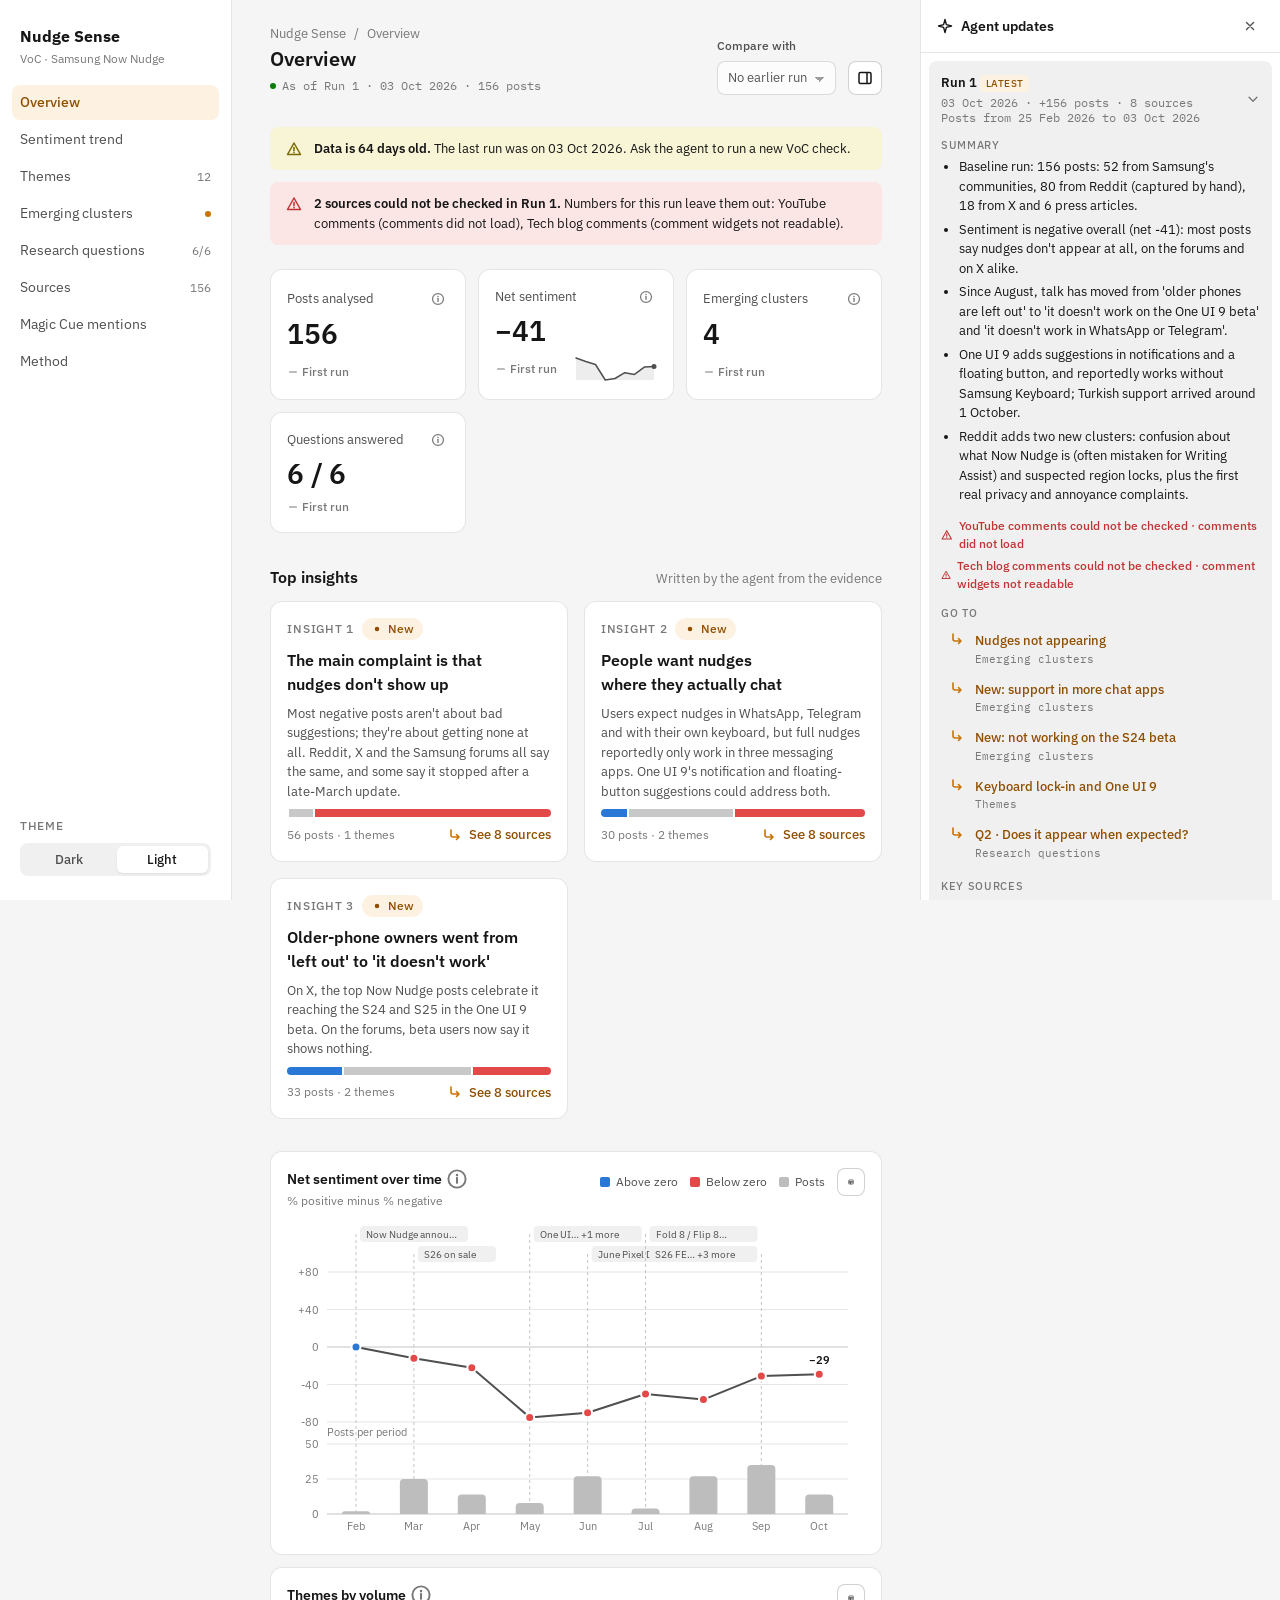
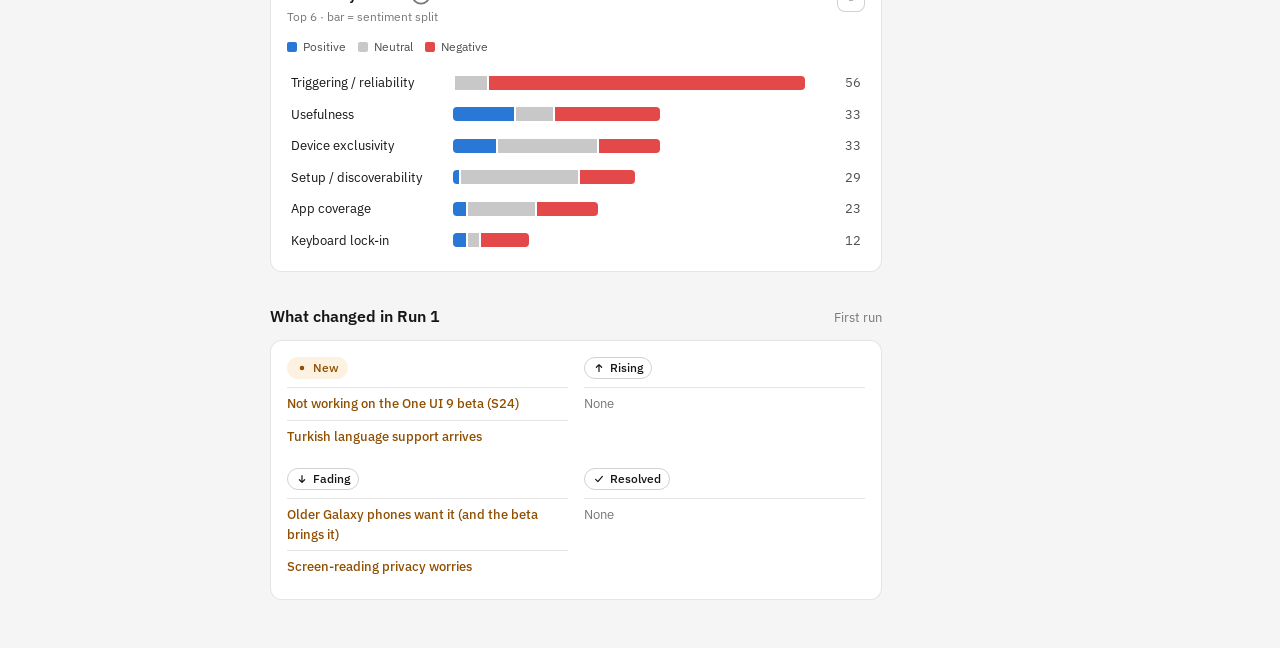
==== dashboard/index.html @ 3400be4b "Nudge Sense: Now Nudge VoC dashboard, design system, method and Run 1 Co-Authored-By: Claude Opus 5." ====
<!doctype html>
<html lang="en">
<head>
<meta charset="utf-8">
<meta name="viewport" content="width=device-width, initial-scale=1, viewport-fit=cover">
<title>Nudge Sense</title>
<!-- All styles come from the design system. Do not add styles here: extend voc-ds.css and document the variant in design-system.html. -->
<link rel="stylesheet" href="voc-ds.css">
</head>
<body>
<div class="app" id="app">
  <nav class="app-nav" aria-label="Dashboard pages">
    <div class="app-brand"><b>Nudge Sense</b><span>VoC · Samsung Now Nudge</span></div>
    <div class="nav-list" id="nav"></div>
    <div class="nav-foot">
      <span class="eyebrow">Theme</span>
      <div class="segmented full" role="group" aria-label="Theme">
        <button type="button" data-theme-set="dark" aria-pressed="false">Dark</button>
        <button type="button" data-theme-set="light" aria-pressed="false">Light</button>
      </div>
    </div>
  </nav>

  <main class="app-main" id="main">
    <header class="app-top">
      <div class="page-head">
        <div>
          <div class="crumbs"><span>Nudge Sense</span><span>/</span><span id="crumb"></span></div>
          <h2 id="page-title"></h2>
          <span class="asof" id="asof"></span>
        </div>
        <div class="row">
          <div class="field"><label for="compare">Compare with</label><select class="select" id="compare"></select></div>
          <button class="btn icon-btn" id="agent-toggle" type="button" aria-label="Show or hide agent updates" title="Agent updates"><svg width="16" height="16" aria-hidden="true"><use href="#i-panel"/></svg></button>
        </div>
      </div>
    </header>
    <div class="stack" id="banners"></div>
    <section class="page" id="page-overview" data-page="overview"></section>
    <section class="page" id="page-trend" data-page="trend" hidden></section>
    <section class="page" id="page-themes" data-page="themes" hidden></section>
    <section class="page" id="page-emerging" data-page="emerging" hidden></section>
    <section class="page" id="page-questions" data-page="questions" hidden></section>
    <section class="page" id="page-sources" data-page="sources" hidden></section>
    <section class="page" id="page-competitor" data-page="competitor" hidden></section>
    <section class="page" id="page-method" data-page="method" hidden></section>
  </main>

  <aside class="app-agent" id="agent" aria-label="Agent updates">
    <div class="agent-panel docked">
      <div class="agent-head">
        <h4><svg width="16" height="16" aria-hidden="true"><use href="#i-agent"/></svg>Agent updates</h4>
        <button class="btn ghost sm icon-btn" id="agent-close" type="button" aria-label="Hide agent updates" title="Hide agent updates"><svg width="14" height="14" aria-hidden="true"><use href="#i-close"/></svg></button>
      </div>
      <div class="agent-body" id="runs"></div>
    </div>
  </aside>
  <div class="app-scrim" id="scrim"></div>
</div>

<script src="voc-ds.js"></script>
<script src="voc-data.js"></script>
<script>
  if (/[?&]sample\b/.test(location.search)) document.write('<script src="voc-data.sample.js"><\/script>');
</script>
<script>
/* Dashboard logic: reads window.VOC_DATA and renders it with design-system components (window.VOC).
   No visual styling lives here. */
(function () {
  "use strict";
  var V = window.VOC, $ = V.$, $$ = V.$$, esc = V.esc;

  /* ---------- Data ---------- */
  var D = window.VOC_DATA;
  if (window.VOC_SAMPLE && /[?&]sample\b/.test(location.search)) {
    Object.keys(window.VOC_SAMPLE).forEach(function (k) { if (k !== "meta" && k !== "config") D[k] = window.VOC_SAMPLE[k]; });
    D.meta.isSample = true;
  }
  var C = D.config;
  var runs = (D.runs || []).slice().sort(function (a, b) { return b.n - a.n; });
  var latest = runs[0] || null;
  var compareRun = runs[1] || null;
  var periods = (D.trend && D.trend.periods) || [];
  var themeDefs = {}; C.themes.forEach(function (t) { themeDefs[t.id] = t; });
  var themes = (D.themes || []).map(function (t) { var d = themeDefs[t.id] || {}; return Object.assign({ name: d.name || t.id, definition: d.definition || "", rq: d.rq || [] }, t); })
    .sort(function (a, b) { return b.vol - a.vol; });
  var themeById = {}; themes.forEach(function (t) { themeById[t.id] = t; });
  var clusters = (D.clusters || []).slice().sort(function (a, b) { return (b.recent - b.base) - (a.recent - a.base); });
  var qById = {}; (D.questions || []).forEach(function (q) { qById[q.id] = q; });
  var questions = C.researchQuestions.map(function (rq) { return Object.assign({}, rq, qById[rq.id] || {}); });
  var sources = (D.sources || []).slice().sort(function (a, b) { return a.postedAt < b.postedAt ? 1 : -1; });
  var srcById = {}; sources.forEach(function (s) { srcById[s.id] = s; });
  V.scoreEngagement(sources);
  sources.forEach(function (s) { s.engScore = s.eng ? s.eng.score : -1; });

  function themeName(id) { return (themeDefs[id] && themeDefs[id].name) || id; }
  /* "New" only means something once there is an earlier run to compare against */
  function isNewSource(s) { if (!latest || !compareRun) return false; return s.run > compareRun.n; }
  function clusterStatus(c) { if (c.status) return c.status; if (!c.base && latest && c.firstSeenRun === latest.n) return "new"; return V.momentum(c.base, c.recent); }
  function answered(q) { return !!q.answer && (q.confidence || 0) > 0; }
  function eventIndex(ev) { var k = ev.date.slice(0, 7); for (var i = 0; i < periods.length; i++) if (periods[i].key === k) return i; return -1; }
  var events = (C.events || []).map(function (e) { return { i: eventIndex(e), label: e.label + (e.approx ? " (approx.)" : "") }; }).filter(function (e) { return e.i >= 0; });

  /* ---------- Small builders (compose design-system pieces) ---------- */
  function sectionHead(title, sub) { return '<div class="section-head"><h3>' + esc(title) + "</h3>" + (sub ? "<p>" + esc(sub) + "</p>" : "") + "</div>"; }
  function empty(title, text) { return '<div class="card empty">' + V.icon("i-inbox", 32) + "<h4>" + esc(title) + "</h4><p>" + esc(text) + "</p></div>"; }
  function figure(opts) {
    return '<figure class="chart card" data-chart-wrap><div class="chart-head"><div><h4>' + esc(opts.title) + (opts.info ? V.infoTip(opts.info, opts.title) : "") + "</h4>" + (opts.sub ? "<p>" + esc(opts.sub) + "</p>" : "") + '</div><div class="row">' + (opts.legend || "") +
      '<button class="btn sm icon-btn" type="button" data-table-toggle aria-label="Show as table" title="Show as table">' + V.icon("i-table", 14) + "</button></div></div>" +
      (opts.legendBelow || "") + '<div data-view="chart">' + opts.body + '</div><div data-view="table" hidden><div class="table-wrap"><table class="tbl compact chart-table" id="' + opts.tableId + '"></table></div></div></figure>';
  }
  var LEGEND_TREND = '<div class="legend"><span><i class="sw-pos"></i>Above zero</span><span><i class="sw-neg"></i>Below zero</span><span><i class="sw-vol"></i>Posts</span></div>';
  var LEGEND_SENT = '<div class="legend"><span><i class="sw-pos"></i>Positive</span><span><i class="sw-neu"></i>Neutral</span><span><i class="sw-neg"></i>Negative</span></div>';
  function evidence(ids, limit) {
    var list = (ids || []).map(function (id) { return srcById[id]; }).filter(Boolean)
      .sort(function (a, b) { return (b.eng ? b.eng.raw : -1) - (a.eng ? a.eng.raw : -1); });
    if (!list.length) return '<p class="muted-text">No sources linked yet.</p>';
    return list.slice(0, limit || 50).map(function (s) {
      return V.sourcePreview(Object.assign({}, s, { id: "src-" + s.id, isNew: isNewSource(s), themes: (s.themeIds || []).map(themeName) }));
    }).join("");
  }
  function trendData() {
    return { labels: periods.map(function (p) { return p.label; }), tipLabels: periods.map(function (p) { return p.tip || p.label; }), net: periods.map(function (p) { return p.net; }), vol: periods.map(function (p) { return p.vol; }), events: events };
  }
  function pct(n) { return n + "%"; }

  /* ---------- Pages ---------- */
  var PAGES = [
    { id: "overview", label: "Overview" },
    { id: "trend", label: "Sentiment trend" },
    { id: "themes", label: "Themes" },
    { id: "emerging", label: "Emerging clusters" },
    { id: "questions", label: "Research questions" },
    { id: "sources", label: "Sources" },
    { id: "competitor", label: "Magic Cue mentions" },
    { id: "method", label: "Method" }
  ];
  var sel = { themes: themes[0] && themes[0].id, emerging: clusters[0] && clusters[0].id, questions: "q1", sources: sources[0] && sources[0].id };
  var NO_RUNS = "No runs yet. Ask the agent to run the VoC check using AGENT-UPDATE-GUIDE.md.";

  function renderNav(active) {
    var newSrc = sources.some(isNewSource);
    var newClusters = clusters.some(function (c) { return clusterStatus(c) === "new"; });
    $("#nav").innerHTML = PAGES.map(function (p) {
      var extra = "";
      if (p.id === "themes" && themes.length) extra = '<span class="count">' + themes.length + "</span>";
      if (p.id === "questions" && latest) extra = '<span class="count">' + questions.filter(answered).length + "/" + questions.length + "</span>";
      if (p.id === "sources" && sources.length) extra = newSrc ? '<span class="dot-new" title="New since compared run"></span>' : '<span class="count">' + sources.length + "</span>";
      if (p.id === "emerging" && newClusters) extra = '<span class="dot-new" title="New since compared run"></span>';
      return '<a class="nav-item' + (p.id === active ? " is-active" : "") + '" href="#/' + p.id + '"' + (p.id === active ? ' aria-current="page"' : "") + ">" + esc(p.label) + extra + "</a>";
    }).join("");
  }

  function renderOverview() {
    var el = $("#page-overview");
    if (!latest) {
      el.innerHTML = empty("No results yet", NO_RUNS);
      return;
    }
    var s = latest.snapshot || {}, p = (compareRun && compareRun.snapshot) || null;
    var note = compareRun ? "vs Run " + compareRun.n : "";
    function d(cur, prev, goodUp, unit) {
      if (prev == null) return { dir: "flat", text: "First run" };
      var diff = cur - prev;
      return { dir: diff === 0 ? "flat" : goodUp == null ? "flat" : (diff > 0) === goodUp ? "up" : "down", text: (diff === 0 ? "No change" : V.signed(diff) + (unit || "")) };
    }
    var series = function (k) { return runs.slice().reverse().map(function (r) { return (r.snapshot || {})[k] || 0; }); };
    var t1 = d(s.posts, p && p.posts, null), t2 = d(s.net, p && p.net, true, " pts"), t3 = d(s.emerging, p && p.emerging, null), t4 = d(s.answered, p && p.answered, true);
    var tiles = [
      { label: "Posts analysed", info: "Public posts about Now Nudge collected and coded since " + V.fmtDate(C.windows.study.from) + ". The change is the number of posts added since the compared run.", value: (s.posts || 0).toLocaleString("en-GB"), delta: t1.text, dir: t1.dir, note: note, spark: series("posts") },
      { label: "Net sentiment", info: "Share of positive posts minus share of negative posts, across all posts. Ranges from −100 to +100. The mini chart shows it month by month.", value: V.signed(s.net || 0), delta: t2.text, dir: t2.dir, note: note, spark: periods.map(function (x) { return x.net; }) },
      { label: "Emerging clusters", info: "Recurring topics (3 or more posts) that are new or growing: their share of conversation in the last 60 days is at least 25% higher than in the baseline window.", value: String(s.emerging || 0), delta: t3.text, dir: t3.dir, note: note, spark: series("emerging") },
      { label: "Questions answered", info: "Research questions with enough evidence to answer (3 or more relevant posts), out of the 6 in the method.", value: (s.answered || 0) + " / " + questions.length, delta: t4.text, dir: t4.dir, note: note, spark: series("answered") }
    ];
    var insights = (D.insights || []).slice(0, 3);
    el.innerHTML =
      '<div class="tiles">' + tiles.map(V.statTile).join("") + "</div>" +
      (insights.length ? '<div class="block">' + sectionHead("Top insights", "Written by the agent from the evidence") + '<div class="card-grid equal">' + insights.map(function (i, n) {
        return V.insightCard(Object.assign({}, i, { meta: (i.posts || 0) + " posts · " + (i.themeIds || []).length + " themes" }), n + 1, { href: "#/themes/" + ((i.themeIds || [])[0] || ""), linkText: "See " + (i.sourceIds || []).length + " sources" });
      }).join("") + "</div></div>" : "") +
      '<div class="stack">' +
        figure({ title: "Net sentiment over time", info: "Net sentiment = % positive posts − % negative posts, per month. Dots are blue above zero and red below. Bars show how many posts were collected that month. Flags mark key events.", sub: "% positive minus % negative", legend: LEGEND_TREND, body: '<svg id="ov-trend" viewBox="0 0 680 300" role="img" aria-label="Net sentiment and posts over time"></svg>', tableId: "ov-trend-table" }) +
        figure({ title: "Themes by volume", info: "Bar length = number of posts tagged with the theme. Colours show the share of positive, neutral and negative posts. Click a bar to open the theme.", sub: "Top 6 · bar = sentiment split", legendBelow: LEGEND_SENT, body: '<div class="hbar" id="ov-hbar"></div>', tableId: "ov-hbar-table" }) +
      "</div>" +
      '<div class="block">' + sectionHead("What changed in Run " + latest.n, compareRun ? "Compared with Run " + compareRun.n : "First run") + '<div class="card">' + V.changeGroups(latest.changes) + "</div></div>";
    if (periods.length) V.trendChart($("#ov-trend"), trendData(), $("#ov-trend-table"));
    V.hbarChart($("#ov-hbar"), themes.slice(0, 6).map(function (t) { return Object.assign({ href: "#/themes/" + t.id }, t); }), $("#ov-hbar-table"));
  }

  function renderTrend() {
    var el = $("#page-trend");
    if (!periods.length) { el.innerHTML = empty("No trend yet", NO_RUNS); return; }
    var last = periods[periods.length - 1];
    el.innerHTML =
      figure({ title: "Net sentiment over time", info: "Net sentiment = % positive posts − % negative posts, per month. Dots are blue above zero and red below. Bars show how many posts were collected that month. Flags mark key events.", sub: "% positive minus % negative · per " + (D.trend.grain || "period") + " · flags mark key events", legend: LEGEND_TREND, body: '<svg id="tr-trend" viewBox="0 0 680 300" role="img" aria-label="Net sentiment and posts over time"></svg>', tableId: "tr-trend-table" }) +
      '<div class="block" id="trend-period"></div>' +
      '<div id="trend-heatmap">' + figure({ title: "Net sentiment by theme", info: "Each cell is a theme's net sentiment in one month. Blue = more positive, red = more negative, grey = balanced. Empty cells had fewer than 3 posts.", sub: "Which parts of the feature are getting better or worse", legend: '<div class="scale-legend" id="tr-hm-legend"></div>', body: '<div class="heatmap" id="tr-hm"></div>', tableId: "tr-hm-table" }) + "</div>";
    V.trendChart($("#tr-trend"), trendData(), $("#tr-trend-table"));
    V.scaleLegend($("#tr-hm-legend"));
    V.heatmap($("#tr-hm"), themes.map(function (t) { return { name: t.name, values: t.byPeriod || [] }; }), periods.map(function (p) { return p.label; }), $("#tr-hm-table"));
    renderPeriod();
  }

  /* Sentiment split for one period, with the captured sources behind each part */
  var periodIdx = null;
  function renderPeriod() {
    var box = $("#trend-period"); if (!box) return;
    if (periodIdx == null || periodIdx >= periods.length) periodIdx = periods.length - 1;
    var p = periods[periodIdx];
    var inP = sources.filter(function (s) { return (s.postedAt || "").slice(0, 7) === p.key; });
    var cols = [
      { key: "pos", title: "Positive", list: inP.filter(function (s) { return s.sentiment === "pos"; }) },
      { key: "neu", title: "Neutral & mixed", list: inP.filter(function (s) { return s.sentiment === "neu" || s.sentiment === "mix"; }) },
      { key: "neg", title: "Negative", list: inP.filter(function (s) { return s.sentiment === "neg"; }) }
    ];
    box.innerHTML =
      '<div class="section-head"><h3>Sentiment split · ' + esc(p.tip || p.label) + '</h3><div class="field"><label for="tr-period">Period</label><select class="select" id="tr-period">' +
        periods.map(function (x, i) { return '<option value="' + i + '"' + (i === periodIdx ? " selected" : "") + ">" + esc(x.tip || x.label) + "</option>"; }).slice().reverse().join("") + "</select></div></div>" +
      '<div class="card stack">' + V.splitBar(p.pos, p.neu, p.neg) +
        '<span class="muted-text">' + p.pos + "% positive · " + p.neu + "% neutral · " + p.neg + "% negative · " + p.vol + " posts</span>" +
        '<div class="grid-3 equal">' + cols.map(function (c) {
          return '<div class="block"><div class="section-head"><h3>' + V.sentBadge(c.key === "neu" ? "neu" : c.key).replace("Neutral", c.title) + "</h3><p>" + c.list.length + " captured</p></div><div>" +
            (c.list.length ? c.list.map(function (s) { return V.sourceRow(Object.assign({ href: "#/sources/" + s.id }, s)); }).join("") : '<p class="muted-text">No captured sources.</p>') + "</div></div>";
        }).join("") + "</div>" +
        '<p class="muted-text">Captured sources posted in ' + esc(p.tip || p.label) + " (" + inP.length + " of " + p.vol + " posts). Click a post to see it in full in Sources.</p>" +
      "</div>";
    $("#tr-period").addEventListener("change", function (e) { periodIdx = +e.target.value; renderPeriod(); });
  }

  function renderThemes() {
    var el = $("#page-themes");
    if (!themes.length) { el.innerHTML = empty("No themes yet", NO_RUNS); return; }
    var t = themeById[sel.themes] || themes[0];
    var m = V.momentum(t.base, t.recent);
    var rqs = (t.rq || []).map(function (id) { var q = questions.filter(function (x) { return x.id === id; })[0]; return q ? "<li>" + V.ilink("#/questions/" + q.id, q.num + " · " + q.text) + "</li>" : ""; }).join("");
    el.innerHTML = '<div class="split">' +
      '<div class="pane scroll">' + sectionHead("Themes", "By volume") + '<div role="listbox" aria-label="Themes">' + themes.map(function (x) {
        return '<button class="pick" role="option" data-pick="themes" data-id="' + esc(x.id) + '" aria-selected="' + (x.id === t.id) + '"><span class="nm">' + esc(x.name) + "</span>" + V.splitBar(x.pos, x.neu, x.neg) + '<span class="num muted-text">' + x.vol + "</span></button>";
      }).join("") + "</div></div>" +
      '<div class="pane stack" id="themes-detail">' +
        '<div class="row between"><h3>' + esc(t.name) + "</h3>" + V.momBadge(m) + "</div>" +
        '<p class="muted-text">' + esc(t.definition) + "</p>" +
        '<dl class="kv"><dt>Posts</dt><dd class="num">' + t.vol + "</dd><dt>Share, recent window</dt><dd class=\"num\">" + pct(t.recent) + " (baseline " + pct(t.base) + ")</dd><dt>Sentiment</dt><dd>" + t.pos + "% positive · " + t.neu + "% neutral · " + t.neg + "% negative</dd><dt>Net sentiment trend</dt><dd>" + V.sparkline((t.byPeriod || []).filter(function (v) { return v != null; })) + "</dd></dl>" +
        (t.summary ? '<div class="takeaway"><span class="eyebrow">Agent summary</span><p>' + esc(t.summary) + "</p></div>" : "") +
        (rqs ? '<div class="stack tight"><span class="eyebrow">Answers</span><ul class="list stack tight">' + rqs + "</ul></div>" : "") +
        sectionHead("Evidence", (t.sourceIds || []).length + " sources") + '<div class="stack">' + evidence(t.sourceIds) + "</div>" +
      "</div></div>";
  }

  function renderEmerging() {
    var el = $("#page-emerging");
    if (!clusters.length) { el.innerHTML = empty("No clusters yet", NO_RUNS); return; }
    var c = clusters.filter(function (x) { return x.id === sel.emerging; })[0] || clusters[0];
    var w = C.windows;
    el.innerHTML =
      figure({ title: "Share of conversation", info: "Share of conversation = posts in the cluster ÷ all posts in that window. Left: baseline window. Right: last 60 days. Amber lines are new or rising (up 25% or more).", sub: "Baseline (" + V.fmtDate(w.baseline.from) + " – " + V.fmtDate(w.baseline.to) + ") → recent (" + V.fmtDate(w.recent.from) + " – " + V.fmtDate(w.recent.to) + ")", body: '<svg id="em-slope" viewBox="0 0 440 280" role="img" aria-label="Cluster share, baseline versus recent"></svg>', tableId: "em-slope-table" }) +
      '<div class="split">' +
        '<div class="pane">' + sectionHead("Clusters", "Biggest change first") + '<div role="listbox" aria-label="Clusters">' + clusters.map(function (x) {
          return '<button class="pick" role="option" data-pick="emerging" data-id="' + esc(x.id) + '" aria-selected="' + (x.id === c.id) + '"><span class="nm">' + esc(x.name) + "</span>" + V.momBadge(clusterStatus(x)) + '<span class="num muted-text">' + pct(x.recent) + "</span></button>";
        }).join("") + "</div></div>" +
        '<div class="pane stack" id="emerging-detail">' +
          '<div class="row between"><h3>' + esc(c.name) + "</h3>" + V.momBadge(clusterStatus(c)) + "</div>" +
          '<dl class="kv"><dt>Baseline share</dt><dd class="num">' + pct(c.base) + "</dd><dt>Recent share</dt><dd class=\"num\">" + pct(c.recent) + "</dd><dt>Theme</dt><dd>" + V.ilink("#/themes/" + c.themeId, themeName(c.themeId)) + "</dd><dt>First seen</dt><dd>Run " + esc(c.firstSeenRun) + "</dd></dl>" +
          (c.summary ? '<div class="takeaway"><span class="eyebrow">Agent summary</span><p>' + esc(c.summary) + "</p></div>" : "") +
          sectionHead("Evidence", (c.sourceIds || []).length + " sources") + '<div class="stack">' + evidence(c.sourceIds) + "</div>" +
        "</div></div>";
    V.slopeChart($("#em-slope"), clusters.map(function (x) { return { name: x.name, short: x.name.length > 18 ? x.name.slice(0, 17) + "…" : x.name, base: x.base, recent: x.recent }; }), $("#em-slope-table"), ["Baseline", "Recent"]);
  }

  function renderQuestions() {
    var el = $("#page-questions");
    var q = questions.filter(function (x) { return x.id === sel.questions; })[0] || questions[0];
    var hist = (q.history || []).map(function (h) { var r = runs.filter(function (x) { return x.id === h.runId; })[0]; return { label: (r ? "Run " + r.n + " · " : "") + V.fmtDate(h.date), short: h.short, text: h.text }; });
    el.innerHTML = '<div class="split">' +
      '<div class="pane">' + sectionHead("Research questions", questions.filter(answered).length + " of " + questions.length + " answered") + '<div role="listbox" aria-label="Research questions">' + questions.map(function (x) {
        return '<button class="pick stacked" role="option" data-pick="questions" data-id="' + esc(x.id) + '" aria-selected="' + (x.id === q.id) + '"><span class="nm"><span class="qn">' + esc(x.num) + "</span> " + esc(x.text) + "</span>" + V.confidence(x.confidence || 0, "") + '<span class="sub">' + esc(x.short || "Not answered yet") + "</span></button>";
      }).join("") + "</div></div>" +
      '<div class="pane stack" id="questions-detail">' +
        V.rqCard({ num: q.num, text: q.text, short: q.short, answer: q.answer, confidence: q.confidence, posts: q.posts, change: q.change, tags: (q.themeIds || []).map(themeName) }) +
        (hist.length ? '<div class="stack tight"><span class="eyebrow">How the answer changed</span>' + V.timeline(hist) + "</div>" : "") +
        sectionHead("Evidence", (q.sourceIds || []).length + " sources") + '<div class="stack">' + evidence(q.sourceIds) + "</div>" +
      "</div></div>";
  }

  var filt = { q: "", theme: "", platform: "", sents: { pos: true, neu: true, neg: true, mix: true }, newOnly: false };
  function filteredSources() {
    var q = filt.q.toLowerCase();
    return sources.filter(function (s) {
      if (filt.theme && (s.themeIds || []).indexOf(filt.theme) < 0) return false;
      if (filt.platform && s.site !== filt.platform) return false;
      if (!filt.sents[s.sentiment]) return false;
      if (filt.newOnly && !isNewSource(s)) return false;
      if (q && ((s.title || "") + " " + (s.content || "") + " " + (s.takeaway || "") + " " + (s.parentTitle || "")).toLowerCase().indexOf(q) < 0) return false;
      return true;
    });
  }
  function renderSources() {
    var el = $("#page-sources");
    if (!sources.length) { el.innerHTML = empty("No sources yet", NO_RUNS); return; }
    var sites = []; sources.forEach(function (s) { if (sites.indexOf(s.site) < 0) sites.push(s.site); });
    var plat = V.platformEngagement(sources);
    el.innerHTML =
      '<div class="block"><div class="section-head"><h3>Engagement by platform' + V.infoTip("Interactions = reactions (upvotes, likes) + 2 × comments/replies + 3 × reposts/shares − downvotes, using the counts shown when each post was captured. Views are shown on posts but not counted. Each post's score (0–100) compares it only with posts from the same platform.", "Engagement by platform") + "</h3><p>Captured sources only</p></div>" +
        '<div class="table-wrap"><table class="tbl compact"><thead><tr><th>Platform</th><th class="r">Posts</th><th class="r">With counts</th><th class="r">Interactions</th><th class="r">Median per post</th><th>Share of interactions</th></tr></thead><tbody>' +
        plat.map(function (p) { return '<tr><td><div class="row">' + V.platform(p.platform) + "<span>" + esc(p.site) + '</span></div></td><td class="r num">' + p.posts + '</td><td class="r num">' + p.withCounts + '</td><td class="r num">' + V.fmtNum(p.interactions) + '</td><td class="r num">' + V.fmtNum(p.median) + '</td><td><div class="share-meter"><div class="bar"><i style="width:' + p.share + '%"></i></div><span class="num">' + p.share + "%</span></div></td></tr>"; }).join("") +
        "</tbody></table></div></div>" +
      '<div class="filter-bar">' +
        '<div class="search">' + V.icon("i-search") + '<input class="input" id="f-q" type="search" placeholder="Search title, text or takeaway" aria-label="Search sources" value="' + esc(filt.q) + '"></div>' +
        '<select class="select" id="f-theme" aria-label="Theme"><option value="">All themes</option>' + C.themes.map(function (t) { return '<option value="' + t.id + '"' + (filt.theme === t.id ? " selected" : "") + ">" + esc(t.name) + "</option>"; }).join("") + "</select>" +
        '<select class="select" id="f-site" aria-label="Source"><option value="">All sources</option>' + sites.map(function (s) { return '<option' + (filt.platform === s ? " selected" : "") + ">" + esc(s) + "</option>"; }).join("") + "</select>" +
        ["neg", "neu", "pos", "mix"].map(function (k) { return '<span class="chip" role="button" tabindex="0" data-chip data-sent="' + k + '" aria-pressed="' + filt.sents[k] + '">' + V.SENT[k] + "</span>"; }).join("") +
        '<span class="spacer"></span><label class="toggle"><input type="checkbox" id="f-new"' + (filt.newOnly ? " checked" : "") + "> New only</label>" +
      "</div>" +
      '<div class="split list-wide">' +
        '<div class="pane"><div class="section-head"><h3>Sources</h3><p id="src-count"></p></div><div class="table-wrap"><table class="tbl clickable" id="src-table"><thead><tr>' +
          '<th aria-sort="none"><button type="button" data-sort="site">Source</button></th><th>Title / text</th><th aria-sort="none"><button type="button" data-sort="sentiment">Sentiment</button></th><th aria-sort="none"><button type="button" data-sort="engScore">Engagement</button></th><th class="r" aria-sort="descending"><button type="button" data-sort="postedAt">Posted</button></th>' +
        "</tr></thead><tbody></tbody></table></div></div>" +
        '<div class="pane stack" id="sources-detail"></div>' +
      "</div>";
    var tableApi = V.sortableTable($("#src-table"), filteredSources(), function (s) {
      return '<tr data-id="' + esc(s.id) + '" class="' + (isNewSource(s) ? "is-new " : "") + (s.id === sel.sources ? "is-selected" : "") + '"><td><div class="row">' + V.platform(s.platform) + "<span>" + esc(s.site) + '</span></div></td><td><div class="clamp">' + esc(s.title || s.parentTitle || "") + (s.title || s.parentTitle ? " — " : "") + esc(s.content) + "</div></td><td>" + V.sentBadge(s.sentiment) + "</td><td>" + V.engScoreChip(s) + '</td><td class="r mono"' + (s.postedApprox ? ' title="Approximate (' + esc(s.postedApprox) + ')"' : "") + '>' + V.fmtPosted(s) + "</td></tr>";
    }, { key: "postedAt", dir: -1 });
    function refresh() {
      var list = filteredSources();
      tableApi.setRows(list);
      $("#src-count").textContent = list.length + " of " + sources.length;
      if (!list.length) $("#sources-detail").innerHTML = '<div class="empty">' + V.icon("i-inbox", 32) + "<h4>No sources match these filters</h4><p>Try a wider filter.</p></div>";
      else { if (!list.some(function (s) { return s.id === sel.sources; })) sel.sources = list[0].id; showSource(); }
    }
    function showSource() {
      var s = srcById[sel.sources];
      $$("#src-table tbody tr").forEach(function (tr) { tr.classList.toggle("is-selected", tr.dataset.id === sel.sources); });
      $("#sources-detail").innerHTML = s ? evidence([s.id]) : "";
      V.wireSourcePreviews($("#sources-detail"));
    }
    $("#src-table tbody").addEventListener("click", function (e) { var tr = e.target.closest("tr[data-id]"); if (tr) { sel.sources = tr.dataset.id; showSource(); } });
    $("#f-q").addEventListener("input", function (e) { filt.q = e.target.value; refresh(); });
    $("#f-theme").addEventListener("change", function (e) { filt.theme = e.target.value; refresh(); });
    $("#f-site").addEventListener("change", function (e) { filt.platform = e.target.value; refresh(); });
    $("#f-new").addEventListener("change", function (e) { filt.newOnly = e.target.checked; refresh(); });
    V.wireControls(el);
    el.addEventListener("chipchange", function (e) { var k = e.target.dataset.sent; filt.sents[k] = e.target.getAttribute("aria-pressed") === "true"; refresh(); });
    refresh();
  }

  function renderCompetitor() {
    var el = $("#page-competitor");
    var comp = D.competitor || {};
    var ids = sources.filter(function (s) { return s.competitor || (s.themeIds || []).indexOf("comparison") >= 0; }).map(function (s) { return s.id; });
    (comp.sourceIds || []).forEach(function (id) { if (ids.indexOf(id) < 0) ids.push(id); });
    if (!comp.summary && !ids.length) { el.innerHTML = empty("No Magic Cue mentions yet", "Magic Cue is tracked only when it comes up in Now Nudge conversations."); return; }
    el.innerHTML = '<div class="card stack"><span class="eyebrow">Agent summary · secondary to the study</span><p>' + esc(comp.summary || "") + "</p></div>" +
      '<div class="block">' + sectionHead("Mentions", ids.length + " sources") + '<div class="card-grid">' + evidence(ids) + "</div></div>";
  }

  function setupKv() {
    var w = C.windows;
    return '<dl class="kv"><dt>Feature</dt><dd>' + esc(D.meta.feature) + "</dd><dt>Competitor</dt><dd>" + esc(D.meta.competitor) + '</dd><dt>Study window</dt><dd class="mono">' + V.fmtDate(w.study.from) + " → " + V.fmtDate(w.study.to) + '</dd><dt>Recent window</dt><dd class="mono">' + V.fmtDate(w.recent.from) + " → " + V.fmtDate(w.recent.to) + '</dd><dt>Baseline window</dt><dd class="mono">' + V.fmtDate(w.baseline.from) + " → " + V.fmtDate(w.baseline.to) + "</dd><dt>Sources</dt><dd>" + C.sources.map(function (s) { return esc(s.name); }).join(", ") + "</dd><dt>Keywords</dt><dd>" + C.keywords.primary.map(esc).join(", ") + '<br><span class="muted-text">' + esc(C.keywords.note) + "</span></dd></dl>";
  }
  /* Method page: how the study is run, from VOC-Method.md */
  function renderMethod() {
    $("#page-method").innerHTML =
      '<div class="block">' + sectionHead("Study setup", "") + '<div class="card">' + setupKv() + "</div></div>" +
      '<div class="block">' + sectionHead("Sources considered", (C.sourceList || []).length + " sources · from VOC-Method.md") + '<div class="table-wrap"><table class="tbl compact"><thead><tr><th>Platform</th><th>Source</th><th>Type</th><th>Scope</th><th>Status</th></tr></thead><tbody>' +
        (C.sourceList || []).map(function (s) {
          var dom = s.url.replace(/^https?:\/\/(www\.)?/, "").split("/")[0];
          return '<tr><td>' + V.platform(s.platform) + "</td><td>" + V.xlink(s.url, s.name, dom) + "</td><td>" + esc(s.type) + "</td><td>" + esc(s.scope) + "</td><td>" + (s.status === "Active" ? '<span class="status good">' + V.icon("i-check", 14) + "Active</span>" : '<span class="status warning">' + V.icon("i-warn", 14) + esc(s.status) + "</span>") + "</td></tr>";
        }).join("") + "</tbody></table></div></div>" +
      '<div class="grid-2 equal"><div class="block">' + sectionHead("Research questions", "") + '<div class="card"><ol class="list stack">' + C.researchQuestions.map(function (q) { return "<li>" + V.ilink("#/questions/" + q.id, q.num + " · " + q.text) + "</li>"; }).join("") + "</ol></div></div>" +
      '<div class="block">' + sectionHead("Limitations", "") + '<div class="card"><ul class="list stack">' + C.limitations.map(function (l) { return "<li>" + esc(l) + "</li>"; }).join("") + "</ul></div></div></div>" +
      '<div class="block">' + sectionHead("Theme codebook", C.themes.length + " themes") + '<div class="table-wrap"><table class="tbl compact"><thead><tr><th>Theme</th><th>What it covers</th><th>Answers</th></tr></thead><tbody>' + C.themes.map(function (t) {
        return "<tr><td>" + V.ilink("#/themes/" + t.id, t.name) + "</td><td>" + esc(t.definition) + "</td><td>" + (t.rq.length ? t.rq.map(function (id) { return id.toUpperCase(); }).join(", ") : "Secondary") + "</td></tr>";
      }).join("") + "</tbody></table></div></div>" +
      '<div class="block">' + sectionHead("Files", "") + '<div class="card row">' + V.xlink("../VOC-Method.md", "VOC-Method.md", "local file") + V.xlink("../Feature-Background.md", "Feature-Background.md", "local file") + V.xlink("../AGENT-UPDATE-GUIDE.md", "AGENT-UPDATE-GUIDE.md", "local file") + V.xlink("design-system.html", "Design system", "local file") + "</div></div>";
  }

  function renderAgent() {
    $("#runs").innerHTML = runs.length ? runs.map(function (r, i) { return V.agentRun(r, i === 0); }).join("") : '<div class="empty">' + V.icon("i-agent", 32) + "<h4>No runs yet</h4><p>Each time the agent runs a VoC check, its summary and links appear here.</p></div>";
  }

  function renderBanners() {
    var b = [];
    if (D.meta.isSample) b.push('<div class="banner warning" role="status">' + V.icon("i-warn") + "<div><b>Sample data, not study data.</b> Open index.html without <span class=\"mono\">?sample</span> to see the real study.</div></div>");
    if (latest) {
      var days = Math.round((Date.now() - new Date(latest.date + "T00:00:00").getTime()) / 864e5);
      if (days > 14) b.push('<div class="banner warning" role="status">' + V.icon("i-warn") + "<div><b>Data is " + days + " days old.</b> The last run was on " + V.fmtDate(latest.date) + ". Ask the agent to run a new VoC check.</div></div>");
      var failed = (latest.sourcesChecked || []).filter(function (s) { return s.status !== "ok"; });
      if (failed.length) b.push('<div class="banner critical" role="alert">' + V.icon("i-warn") + "<div><b>" + failed.length + (failed.length === 1 ? " source" : " sources") + " could not be checked in Run " + latest.n + ".</b> Numbers for this run leave them out: " +
        failed.map(function (s) { return esc(s.name) + (s.note ? " (" + esc(s.note) + ")" : ""); }).join(", ") + ".</div></div>");
    }
    $("#banners").innerHTML = b.join("");
  }

  function renderHeader() {
    $("#asof").innerHTML = latest ? '<span class="live"></span>As of Run ' + latest.n + " · " + V.fmtDate(latest.date) + " · " + (latest.totalPosts || 0).toLocaleString("en-GB") + " posts" : "No runs yet";
    var cmp = $("#compare");
    cmp.innerHTML = runs.length > 1 ? runs.slice(1).map(function (r) { return '<option value="' + r.n + '"' + (compareRun && r.n === compareRun.n ? " selected" : "") + ">Run " + r.n + " · " + V.fmtDate(r.date) + "</option>"; }).join("") : "<option>No earlier run</option>";
    cmp.disabled = runs.length < 2;
  }

  var RENDER = { overview: renderOverview, trend: renderTrend, themes: renderThemes, emerging: renderEmerging, questions: renderQuestions, sources: renderSources, competitor: renderCompetitor, method: renderMethod };
  function renderAll() { renderHeader(); renderBanners(); renderAgent(); Object.keys(RENDER).forEach(function (k) { RENDER[k](); }); afterRender(document); }
  function afterRender(scope) { V.wireTableToggles(scope); V.wireSourcePreviews(scope); V.wireInfoTips(scope); }

  /* ---------- Router: #/page or #/page/item ---------- */
  var current = "overview";
  function route() {
    var parts = (location.hash || "#/overview").replace(/^#\/?/, "").split("/");
    var page = PAGES.some(function (p) { return p.id === parts[0]; }) ? parts[0] : "overview";
    var item = parts[1] ? decodeURIComponent(parts[1]) : null;
    if (item && sel.hasOwnProperty(page)) { sel[page] = item; RENDER[page](); afterRender($("#page-" + page)); }
    current = page;
    PAGES.forEach(function (p) { $("#page-" + p.id).hidden = p.id !== page; });
    var meta = PAGES.filter(function (p) { return p.id === page; })[0];
    $("#crumb").textContent = meta.label; $("#page-title").textContent = meta.label;
    document.title = meta.label + " · Nudge Sense";
    renderNav(page);
    var target = item ? ($("#" + page + "-detail") || $("#page-" + page)) : (page === "trend" && parts[1] === "heatmap" ? $("#trend-heatmap") : null);
    if (target) { target.scrollIntoView({ behavior: "smooth", block: "start" }); V.flash(target); } else window.scrollTo(0, 0);
  }
  window.addEventListener("hashchange", route);

  /* Split-view picks navigate through the router so links stay shareable */
  document.addEventListener("click", function (e) {
    var b = e.target.closest("[data-pick]");
    if (b) { location.hash = "#/" + b.dataset.pick + "/" + encodeURIComponent(b.dataset.id); return; }
    var a = e.target.closest("#agent a.ilink");
    if (a) $("#app").classList.remove("agent-open");
  });

  /* ---------- Compare & agent panel ---------- */
  $("#compare").addEventListener("change", function (e) { compareRun = runs.filter(function (r) { return String(r.n) === e.target.value; })[0] || null; renderAll(); route(); });
  var app = $("#app");
  function narrow() { return window.matchMedia("(max-width: 1200px)").matches; }
  function setCollapsed(v) { app.classList.toggle("agent-collapsed", v); try { localStorage.setItem("voc-agent-collapsed", v ? "1" : "0"); } catch (e) {} }
  try { if (localStorage.getItem("voc-agent-collapsed") === "1") app.classList.add("agent-collapsed"); } catch (e) {}
  $("#agent-toggle").addEventListener("click", function () { if (narrow()) app.classList.toggle("agent-open"); else setCollapsed(!app.classList.contains("agent-collapsed")); });
  $("#agent-close").addEventListener("click", function () { if (narrow()) app.classList.remove("agent-open"); else setCollapsed(true); });
  $("#scrim").addEventListener("click", function () { app.classList.remove("agent-open"); });
  document.addEventListener("keydown", function (e) { if (e.key === "Escape") app.classList.remove("agent-open"); });

  V.initTheme();
  renderAll();
  route();
})();
</script>
</body>
</html>
---- dashboard/voc-ds.css ----
/* =========================================================
   Nudge Sense — shared design system stylesheet
   Single source of truth for tokens and components.
   Used by design-system.html (documentation) and index.html (dashboard).
   Edit components HERE; both pages update.
   ========================================================= */
@import url("https://fonts.googleapis.com/css2?family=IBM+Plex+Mono:wght@400;500&family=IBM+Plex+Sans:wght@400;500;600&display=swap");

/* =========================================================
   1. TOKENS — light is the base; dark redefines tokens only
   ========================================================= */
:root {
  color-scheme: light;
  /* Surfaces (true neutral greys) */
  --bg:          #f5f5f5;
  --surface:     #ffffff;
  --surface-2:   #f0f0f0;
  --surface-3:   #e5e5e5;
  --border:      rgba(0, 0, 0, 0.10);
  --border-strong: rgba(0, 0, 0, 0.18);
  /* Ink */
  --ink:         #161616;
  --ink-2:       #4f4f4f;
  --muted:       #787878;
  --grid:        #e6e6e6;
  --axis:        #c4c4c4;
  /* Accent: amber (interaction only, never data) */
  --accent:      #c97404;
  --accent-ink:  #8f4f00;
  --accent-soft: #fdf1e2;
  --on-accent:   #161616;
  /* Sentiment (diverging: blue ↔ grey ↔ red, CVD-validated) */
  --pos:         #2a78d6;
  --pos-soft:    #e3eefb;
  --neu:         #c8c8c8;
  --neg:         #e34948;
  --neg-soft:    #fbe5e5;
  /* Heatmap steps (net sentiment) */
  --hm-n3: #e34948; --hm-n2: #ee9796; --hm-n1: #f6cfce;
  --hm-0:  #efefef;
  --hm-p1: #cde2fb; --hm-p2: #86b6ef; --hm-p3: #2a78d6;
  /* Status (reserved, always with icon + label) */
  --good:     #0a7d0a;
  --warning:  #7a6a00;
  --warning-soft: #f8f4d6;
  --critical: #c23434;
  --critical-soft: #fbe5e5;
  /* Volume / neutral magnitude */
  --vol:      #bdbdbd;
  --vol-hover:#8f8f8f;

  /* Type */
  --font: "IBM Plex Sans", system-ui, -apple-system, "Segoe UI", sans-serif;
  --mono: "IBM Plex Mono", ui-monospace, "SF Mono", Menlo, monospace;
  --fs-xs: 12px; --fs-sm: 13px; --fs-md: 14px; --fs-lg: 16px; --fs-xl: 20px; --fs-2xl: 28px;
  /* Space (4pt) */
  --s1: 4px; --s2: 8px; --s3: 12px; --s4: 16px; --s5: 24px; --s6: 32px; --s7: 48px;
  /* Shape */
  --r-sm: 4px; --r-md: 8px; --r-lg: 12px; --r-pill: 999px;
  --shadow-pop: 0 6px 24px rgba(0, 0, 0, 0.12), 0 1px 3px rgba(0, 0, 0, 0.08);
}
@media (prefers-color-scheme: dark) {
  :root:not([data-theme="light"]) {
    color-scheme: dark;
    --bg: #0f0f0f; --surface: #171717; --surface-2: #1f1f1f; --surface-3: #2a2a2a;
    --border: rgba(255,255,255,0.09); --border-strong: rgba(255,255,255,0.16);
    --ink: #f5f5f5; --ink-2: #b8b8b8; --muted: #8c8c8c; --grid: #262626; --axis: #3a3a3a;
    --accent: #f2a33a; --accent-ink: #f5b862; --accent-soft: #2b2112; --on-accent: #121212;
    --pos: #3987e5; --pos-soft: #172a44; --neu: #4d4d4d; --neg: #e66767; --neg-soft: #3a1c1f;
    --hm-n3: #e66767; --hm-n2: #a54848; --hm-n1: #5a2c30; --hm-0: #242424;
    --hm-p1: #1b3456; --hm-p2: #255a9c; --hm-p3: #3987e5;
    --good: #2fbf2f; --warning: #e3cf4a; --warning-soft: #2e2a10; --critical: #ef6b6b; --critical-soft: #3a1c1f;
    --vol: #4a4a4a; --vol-hover: #6b6b6b;
    --shadow-pop: 0 8px 28px rgba(0,0,0,0.5), 0 1px 3px rgba(0,0,0,0.4);
  }
}
:root[data-theme="dark"] {
  color-scheme: dark;
  --bg: #0f0f0f; --surface: #171717; --surface-2: #1f1f1f; --surface-3: #2a2a2a;
  --border: rgba(255,255,255,0.09); --border-strong: rgba(255,255,255,0.16);
  --ink: #f5f5f5; --ink-2: #b8b8b8; --muted: #8c8c8c; --grid: #262626; --axis: #3a3a3a;
  --accent: #f2a33a; --accent-ink: #f5b862; --accent-soft: #2b2112; --on-accent: #121212;
  --pos: #3987e5; --pos-soft: #172a44; --neu: #4d4d4d; --neg: #e66767; --neg-soft: #3a1c1f;
  --hm-n3: #e66767; --hm-n2: #a54848; --hm-n1: #5a2c30; --hm-0: #242424;
  --hm-p1: #1b3456; --hm-p2: #255a9c; --hm-p3: #3987e5;
  --good: #2fbf2f; --warning: #e3cf4a; --warning-soft: #2e2a10; --critical: #ef6b6b; --critical-soft: #3a1c1f;
  --vol: #4a4a4a; --vol-hover: #6b6b6b;
  --shadow-pop: 0 8px 28px rgba(0,0,0,0.5), 0 1px 3px rgba(0,0,0,0.4);
}

/* =========================================================
   2. BASE
   ========================================================= */
*, *::before, *::after { box-sizing: border-box; }
html { -webkit-text-size-adjust: 100%; }
body {
  margin: 0; background: var(--bg); color: var(--ink);
  font: 400 var(--fs-md)/1.5 var(--font);
}
h1, h2, h3, h4 { margin: 0; text-wrap: balance; font-weight: 600; }
p { margin: 0; }
a { color: inherit; }
:focus-visible { outline: 2px solid var(--accent); outline-offset: 2px; border-radius: 4px; }
[hidden] { display: none !important; }
.num { font-variant-numeric: tabular-nums; }
.mono { font-family: var(--mono); }
.eyebrow { font-size: var(--fs-xs); letter-spacing: .06em; text-transform: uppercase; color: var(--muted); font-weight: 500; }
@media (prefers-reduced-motion: reduce) { * { transition: none !important; animation: none !important; } }

/* =========================================================
   4. COMPONENTS (reusable in the dashboard)
   ========================================================= */

/* --- Side nav item --- */
.nav-item {
  display: flex; align-items: center; gap: var(--s2); width: 100%;
  padding: 7px var(--s2); border-radius: var(--r-md); text-decoration: none;
  color: var(--ink-2); font-size: var(--fs-md); border: 0; background: none; cursor: pointer; text-align: left; font-family: inherit;
}
.nav-item:hover { background: var(--surface-2); color: var(--ink); }
.nav-item.is-active { background: var(--accent-soft); color: var(--accent-ink); font-weight: 500; }
.nav-item .count { margin-left: auto; font-size: var(--fs-xs); color: var(--muted); font-variant-numeric: tabular-nums; }
.nav-item .dot-new { width: 6px; height: 6px; border-radius: 50%; background: var(--accent); margin-left: auto; }
.nav-item svg { flex: none; }

/* --- Tabs / segmented --- */
.tabs { display: flex; gap: var(--s5); border-bottom: 1px solid var(--border); }
.tab { background: none; border: 0; padding: 10px 0; font: 500 var(--fs-md) var(--font); color: var(--muted); cursor: pointer; border-bottom: 2px solid transparent; margin-bottom: -1px; }
.tab:hover { color: var(--ink); }
.tab[aria-selected="true"] { color: var(--ink); border-bottom-color: var(--accent); }
.segmented { display: inline-flex; background: var(--surface-2); border-radius: var(--r-md); padding: 3px; gap: 2px; }
.segmented button { border: 0; background: none; font: 500 var(--fs-sm) var(--font); color: var(--ink-2); padding: 5px 12px; border-radius: 6px; cursor: pointer; }
.segmented button[aria-pressed="true"] { background: var(--surface); color: var(--ink); box-shadow: 0 1px 2px rgba(0,0,0,.08); }
/* Full-width segmented control: options share the capsule equally */
.segmented.full { display: flex; width: 100%; }
.segmented.full button { flex: 1; text-align: center; }
.crumbs { display: flex; gap: var(--s2); align-items: center; font-size: var(--fs-sm); color: var(--muted); }
.crumbs a { text-decoration: none; color: var(--ink-2); }
.crumbs a:hover { color: var(--accent-ink); }

/* --- Buttons --- */
.btn {
  display: inline-flex; align-items: center; gap: var(--s2); height: 34px; padding: 0 14px;
  border-radius: var(--r-md); font: 500 var(--fs-sm) var(--font); cursor: pointer;
  border: 1px solid var(--border-strong); background: var(--surface); color: var(--ink);
}
.btn:hover { background: var(--surface-2); }
.btn.primary { background: var(--accent); color: var(--on-accent); border-color: transparent; }
.btn.primary:hover { filter: brightness(1.08); }
.btn.ghost { border-color: transparent; background: none; color: var(--ink-2); }
.btn.ghost:hover { background: var(--surface-2); color: var(--ink); }
.btn.sm { height: 28px; padding: 0 10px; font-size: var(--fs-xs); }
.icon-btn { width: 34px; padding: 0; justify-content: center; }
.btn svg { flex: none; }
.icon-btn.sm { width: 28px; }

/* --- Inputs --- */
.field { display: grid; gap: 6px; }
.field label { font-size: var(--fs-xs); color: var(--ink-2); font-weight: 500; }
.input, .select {
  height: 34px; border: 1px solid var(--border-strong); background: var(--surface); color: var(--ink);
  border-radius: var(--r-md); padding: 0 10px; font: 400 var(--fs-sm) var(--font); min-width: 0;
}
.select { padding-right: 28px; appearance: none; background-image: linear-gradient(45deg, transparent 50%, var(--muted) 50%), linear-gradient(135deg, var(--muted) 50%, transparent 50%); background-position: calc(100% - 15px) 15px, calc(100% - 10px) 15px; background-size: 5px 5px; background-repeat: no-repeat; }
.search { position: relative; }
.search svg { position: absolute; left: 10px; top: 10px; color: var(--muted); }
.search .input { padding-left: 32px; width: 240px; max-width: 100%; }
.filter-bar { display: flex; flex-wrap: wrap; gap: var(--s2); align-items: center; padding: var(--s2); background: var(--surface-2); border-radius: var(--r-md); }
.filter-bar .spacer { flex: 1; }
.toggle { display: inline-flex; align-items: center; gap: var(--s2); font-size: var(--fs-sm); cursor: pointer; }
.toggle input { appearance: none; width: 30px; height: 18px; border-radius: 9px; background: var(--surface-3); position: relative; cursor: pointer; margin: 0; transition: background .15s; }
.toggle input::after { content: ""; position: absolute; top: 2px; left: 2px; width: 14px; height: 14px; border-radius: 50%; background: var(--surface); box-shadow: 0 1px 2px rgba(0,0,0,.2); transition: transform .15s; }
.toggle input:checked { background: var(--accent); }
.toggle input:checked::after { transform: translateX(12px); }

/* --- Filter chips --- */
.chip {
  display: inline-flex; align-items: center; gap: 6px; height: 28px; padding: 0 10px;
  border-radius: var(--r-pill); border: 1px solid var(--border-strong); background: var(--surface);
  font: 500 var(--fs-xs) var(--font); color: var(--ink-2); cursor: pointer;
}
.chip:hover { color: var(--ink); }
.chip[aria-pressed="true"] { background: var(--ink); color: var(--surface); border-color: transparent; }
.chip .x { opacity: .6; }

/* --- Badges & tags --- */
.badge {
  display: inline-flex; align-items: center; gap: 5px; height: 22px; padding: 0 8px;
  border-radius: var(--r-pill); font: 500 var(--fs-xs)/1 var(--font); white-space: nowrap;
  background: var(--surface-2); color: var(--ink-2);
}
.badge .sw { width: 8px; height: 8px; border-radius: 2px; flex: none; }
.badge.sent-pos .sw { background: var(--pos); }
.badge.sent-neu .sw { background: var(--neu); }
.badge.sent-neg .sw { background: var(--neg); }
.badge.sent-mix .sw { background: repeating-linear-gradient(45deg, var(--pos) 0 2px, var(--neg) 2px 4px); }
.badge.mom { background: transparent; border: 1px solid var(--border-strong); color: var(--ink); }
.badge.mom.new { background: var(--accent-soft); border-color: transparent; color: var(--accent-ink); }
.badge.mom svg { flex: none; }
.tag { display: inline-flex; align-items: center; height: 22px; padding: 0 8px; border-radius: var(--r-sm); font: 400 var(--fs-xs)/1 var(--font); color: var(--ink-2); border: 1px solid var(--border); background: var(--surface); white-space: nowrap; }
.tag.user { border-style: dashed; }
.platform {
  display: inline-grid; place-items: center; height: 22px; min-width: 22px; padding: 0 5px; border-radius: 6px;
  font: 600 10px/1 var(--mono); letter-spacing: .02em; background: var(--ink); color: var(--surface);
}
.status { display: inline-flex; align-items: center; gap: 6px; font-size: var(--fs-xs); font-weight: 500; }
.status.good { color: var(--good); } .status.warning { color: var(--warning); } .status.critical { color: var(--critical); }

/* --- Links: internal vs external --- */
.ilink, .xlink { display: inline-flex; align-items: center; gap: 6px; text-decoration: none; font-size: var(--fs-sm); border-radius: var(--r-sm); }
.ilink { color: var(--accent-ink); font-weight: 500; }
.ilink:hover { text-decoration: underline; text-underline-offset: 3px; }
.ilink svg { color: var(--accent); }
.xlink { color: var(--ink); }
.xlink .domain { font: 400 var(--fs-xs) var(--mono); color: var(--muted); }
.xlink:hover .label { text-decoration: underline; text-underline-offset: 3px; text-decoration-style: dotted; }
.xlink svg { color: var(--muted); }

/* --- Stat tile --- */
.tiles { display: grid; grid-template-columns: repeat(auto-fit, minmax(170px, 1fr)); gap: var(--s3); }
.tile { background: var(--surface); border: 1px solid var(--border); border-radius: var(--r-lg); padding: var(--s4); display: grid; gap: var(--s2); }
.tile .label { font-size: var(--fs-sm); color: var(--ink-2); }
.tile .label-row { display: flex; align-items: center; justify-content: space-between; gap: var(--s2); }
/* --- Info tip --- */
.info-tip { display: inline-grid; place-items: center; flex: none; width: 22px; height: 22px; padding: 0; border: 0; border-radius: 50%; background: none; color: var(--muted); cursor: help; }
.info-tip:hover, .info-tip[aria-expanded="true"] { color: var(--ink); background: var(--surface-2); }
.info-tip svg { flex: none; }
.tooltip .tt-info { max-width: 260px; font-size: var(--fs-xs); line-height: 1.5; color: var(--ink); }
.chart-head h4 { display: flex; align-items: center; gap: 4px; }
.tile .value { font-size: var(--fs-2xl); font-weight: 600; letter-spacing: -0.01em; line-height: 1.1; }
.tile .foot { display: flex; align-items: center; justify-content: space-between; gap: var(--s2); }
.delta { display: inline-flex; align-items: center; gap: 3px; font-size: var(--fs-xs); font-weight: 500; font-variant-numeric: tabular-nums; }
.delta.up { color: var(--good); } .delta.down { color: var(--critical); } .delta.flat { color: var(--muted); }
.delta .vs { color: var(--muted); font-weight: 400; margin-left: 4px; }
.spark { width: 84px; height: 28px; display: block; }

/* --- Meters --- */
.split-bar { display: flex; gap: 2px; height: 8px; width: 100%; }
.split-bar span { display: block; height: 100%; }
.split-bar span:first-child { border-radius: 4px 0 0 4px; }
.split-bar span:last-child { border-radius: 0 4px 4px 0; }
.split-bar .p { background: var(--pos); } .split-bar .n { background: var(--neu); } .split-bar .x { background: var(--neg); }
.confidence { display: inline-flex; align-items: center; gap: var(--s2); font-size: var(--fs-xs); color: var(--ink-2); }
.confidence .track { display: inline-flex; gap: 2px; }
.confidence .track i { width: 14px; height: 6px; border-radius: 2px; background: var(--surface-3); }
.confidence[data-level="1"] .track i:nth-child(-n+1),
.confidence[data-level="2"] .track i:nth-child(-n+2),
.confidence[data-level="3"] .track i:nth-child(-n+3) { background: var(--ink-2); }
.share-meter { display: grid; grid-template-columns: 1fr auto; gap: var(--s2); align-items: center; font-size: var(--fs-xs); }
.share-meter .bar { height: 6px; background: var(--surface-2); border-radius: 3px; overflow: hidden; }
.share-meter .bar i { display: block; height: 100%; background: var(--ink-2); border-radius: 3px; }

/* --- Cards --- */
.card { background: var(--surface); border: 1px solid var(--border); border-radius: var(--r-lg); padding: var(--s4); }
.src-card { display: grid; gap: var(--s3); }
.src-meta { display: flex; align-items: center; gap: var(--s2); flex-wrap: wrap; font-size: var(--fs-xs); color: var(--muted); }
.src-meta .where { color: var(--ink-2); font-weight: 500; }
.src-quote { font-size: var(--fs-md); color: var(--ink); line-height: 1.55; border-left: 2px solid var(--border-strong); padding-left: var(--s3); }
.takeaway { background: var(--surface-2); border-radius: var(--r-md); padding: var(--s2) var(--s3); display: grid; gap: 2px; }
.takeaway .eyebrow { font-size: 11px; }
.takeaway p { font-size: var(--fs-sm); color: var(--ink); }
.src-foot { display: flex; align-items: center; gap: var(--s2); flex-wrap: wrap; }
.src-foot .xlink { margin-left: auto; }
.src-card.is-new { box-shadow: inset 3px 0 0 var(--accent); }

.src-row { display: grid; grid-template-columns: auto minmax(0, 1fr) auto; gap: var(--s3); align-items: start; padding: var(--s3) 0; border-top: 1px solid var(--border); }
.src-row:first-child { border-top: 0; }
.src-row .q { font-size: var(--fs-sm); color: var(--ink); overflow-wrap: anywhere; display: -webkit-box; -webkit-line-clamp: 2; -webkit-box-orient: vertical; overflow: hidden; }
.src-row .t { font-size: var(--fs-xs); color: var(--ink-2); margin-top: 2px; }
a.q { text-decoration: none; color: var(--ink); }
a.q:hover { text-decoration: underline; text-decoration-style: dotted; text-underline-offset: 3px; }
.src-row .t b { font-weight: 500; color: var(--muted); }

.insight { display: grid; gap: var(--s2); }
.insight h4 { font-size: var(--fs-lg); font-weight: 600; }
.insight p { color: var(--ink-2); font-size: var(--fs-sm); }
.insight .meta { display: flex; gap: var(--s2); flex-wrap: wrap; align-items: center; }

.rq-card { display: grid; gap: var(--s3); }
.rq-card .qnum { font: 500 var(--fs-xs) var(--mono); color: var(--muted); }
.rq-card h4 { font-size: var(--fs-lg); }
.rq-card .answer { font-size: var(--fs-md); color: var(--ink); }
.rq-card .meta { display: flex; justify-content: space-between; flex-wrap: wrap; gap: var(--s2); align-items: center; padding-top: var(--s3); border-top: 1px solid var(--border); }

.quote-card { display: grid; gap: var(--s2); }
.quote-card blockquote { margin: 0; font-size: var(--fs-lg); line-height: 1.45; font-weight: 400; }
.quote-card cite { font-style: normal; font-size: var(--fs-xs); color: var(--muted); }

/* --- Source evidence (verbatim) ---
   Title, content and URL are shown exactly as captured from the source.
   Agent-written text never goes inside .sv-verbatim; it goes in .sv-take. */
.src-verbatim { display: grid; gap: var(--s3); padding: 0; overflow: hidden; }
.src-verbatim > * { padding-inline: var(--s4); }
.sv-head { display: flex; align-items: center; gap: var(--s2); flex-wrap: wrap; padding-top: var(--s4); font-size: var(--fs-xs); color: var(--muted); }
.sv-head .sv-site { color: var(--ink); font-weight: 500; }
.sv-head .sv-where { color: var(--ink-2); }
.sv-head .badge.verbatim { margin-left: auto; }
.sv-head .sv-new { margin-left: auto; }
.sv-head .sv-new + .badge.verbatim { margin-left: 0; }
.src-verbatim.is-new { box-shadow: inset 3px 0 0 var(--accent); }
.sv-verbatim { display: grid; gap: var(--s2); }
.sv-context { font-size: var(--fs-xs); color: var(--muted); }
.sv-context span { color: var(--ink-2); }
.sv-title { font-size: var(--fs-lg); font-weight: 600; line-height: 1.35; color: var(--ink); overflow-wrap: anywhere; }
.sv-body { font-size: var(--fs-md); line-height: 1.6; color: var(--ink); white-space: pre-wrap; overflow-wrap: anywhere; max-height: calc(1.6em * 6); overflow: hidden; position: relative; }
.sv-body.is-clamped::after { content: ""; position: absolute; left: 0; right: 0; bottom: 0; height: 2.4em; background: linear-gradient(transparent, var(--surface)); }
.sv-body.is-open { max-height: none; }
.sv-body.is-open::after { display: none; }
.sv-cut { color: var(--muted); font-family: var(--mono); font-size: var(--fs-xs); }
.sv-more { justify-self: start; }
.sv-url { display: flex; align-items: flex-start; gap: var(--s2); background: var(--surface-2); padding-block: var(--s2); }
.sv-url .sv-link { flex: 1; min-width: 0; font: 400 var(--fs-xs)/1.5 var(--mono); color: var(--ink-2); text-decoration: none; word-break: break-all; }
.sv-url .sv-link:hover { color: var(--ink); text-decoration: underline; text-decoration-style: dotted; text-underline-offset: 3px; }
.sv-url .btn { flex: none; }
/* Engagement row inside a verbatim source (counts as captured + score) */
.sv-eng { display: flex; flex-wrap: wrap; align-items: center; gap: 4px var(--s3); font-size: var(--fs-xs); color: var(--ink-2); }
.eng-m b { font-weight: 500; color: var(--ink); font-variant-numeric: tabular-nums; }
.eng-score { display: inline-flex; align-items: center; gap: var(--s2); font-size: var(--fs-xs); color: var(--ink-2); font-variant-numeric: tabular-nums; white-space: nowrap; }
.sv-eng .eng-score { margin-left: auto; }
.eng-score .track { display: inline-flex; gap: 2px; }
.eng-score .track i { width: 14px; height: 6px; border-radius: 2px; background: var(--surface-3); }
.eng-score[data-level="1"] .track i:nth-child(-n+1),
.eng-score[data-level="2"] .track i:nth-child(-n+2),
.eng-score[data-level="3"] .track i:nth-child(-n+3) { background: var(--accent); }
.eng-score.is-none { color: var(--muted); }
.section-head h3 { display: inline-flex; align-items: center; gap: 4px; }
.sv-foot { display: flex; gap: var(--s3); flex-wrap: wrap; font: 400 11px var(--mono); color: var(--muted); padding-bottom: var(--s3); }
.sv-take { border-top: 1px solid var(--border); padding-block: var(--s3) var(--s4); display: grid; gap: var(--s2); background: var(--surface); }
.sv-take p { font-size: var(--fs-sm); }
.sv-take .row { gap: var(--s2); }
.src-verbatim.is-unavailable .sv-verbatim { opacity: .55; }
.badge.verbatim { background: transparent; border: 1px solid var(--border-strong); color: var(--ink-2); }
.badge.verbatim svg { flex: none; }

/* --- Tables --- */
.table-wrap { overflow-x: auto; border: 1px solid var(--border); border-radius: var(--r-lg); background: var(--surface); max-height: 420px; }
table.tbl { width: 100%; border-collapse: separate; border-spacing: 0; font-size: var(--fs-sm); }
.tbl th { position: sticky; top: 0; background: var(--surface); text-align: left; font-weight: 500; font-size: var(--fs-xs); color: var(--muted); padding: 10px 12px; border-bottom: 1px solid var(--border); white-space: nowrap; z-index: 1; }
.tbl th button { all: unset; cursor: pointer; display: inline-flex; gap: 4px; align-items: center; }
.tbl th button:hover { color: var(--ink); }
.tbl th button:focus-visible { outline: 2px solid var(--accent); }
.tbl th[aria-sort="ascending"] button::after { content: "↑"; }
.tbl th[aria-sort="descending"] button::after { content: "↓"; }
.tbl td { padding: 10px 12px; border-bottom: 1px solid var(--border); vertical-align: top; }
.tbl tr:last-child td { border-bottom: 0; }
.tbl tbody tr:hover td { background: var(--surface-2); }
.tbl td.r, .tbl th.r { text-align: right; }
.tbl .num { font-variant-numeric: tabular-nums; }
.tbl .clamp { display: -webkit-box; -webkit-line-clamp: 2; -webkit-box-orient: vertical; overflow: hidden; max-width: 42ch; }
.tbl tr.is-new td:first-child { box-shadow: inset 3px 0 0 var(--accent); }
.tbl.compact td, .tbl.compact th { padding: 7px 10px; }

/* --- Lists --- */
.list { list-style: none; margin: 0; padding: 0; }
.rank-list li { display: grid; grid-template-columns: 24px minmax(0, 1fr) 120px 48px; gap: var(--s3); align-items: center; padding: 10px 0; border-top: 1px solid var(--border); }
.rank-list li:first-child { border-top: 0; }
.rank-list .n { font: 500 var(--fs-xs) var(--mono); color: var(--muted); }
.rank-list .v { text-align: right; font-variant-numeric: tabular-nums; font-size: var(--fs-sm); }
.change-groups { display: grid; grid-template-columns: repeat(auto-fit, minmax(200px, 1fr)); gap: var(--s4); }
.change-groups h5 { margin: 0 0 var(--s2); font-size: var(--fs-xs); display: flex; align-items: center; gap: 6px; color: var(--ink-2); font-weight: 500; }
.change-groups li { font-size: var(--fs-sm); padding: 6px 0; border-top: 1px solid var(--border); }
.timeline { position: relative; padding-left: 20px; }
.timeline::before { content: ""; position: absolute; left: 5px; top: 6px; bottom: 6px; width: 1px; background: var(--border-strong); }
.timeline li { position: relative; padding-bottom: var(--s4); }
.timeline li::before { content: ""; position: absolute; left: -19px; top: 6px; width: 9px; height: 9px; border-radius: 50%; background: var(--surface); border: 2px solid var(--axis); }
.timeline li.is-current::before { border-color: var(--accent); background: var(--accent); }
.timeline .when { font: 400 var(--fs-xs) var(--mono); color: var(--muted); }
.timeline p { font-size: var(--fs-sm); }
.kv { display: grid; grid-template-columns: max-content 1fr; gap: 8px 24px; font-size: var(--fs-sm); margin: 0; }
.kv dt { color: var(--muted); }
.kv dd { margin: 0; }

/* --- Layout patterns --- */
.row { display: flex; flex-wrap: wrap; gap: var(--s3); align-items: center; }
.row.between { justify-content: space-between; }
.stack { display: grid; gap: var(--s3); }
.stack.tight { gap: var(--s1); }
.muted-text { font-size: var(--fs-sm); color: var(--muted); }
.page-head { display: flex; justify-content: space-between; align-items: flex-end; gap: var(--s4); flex-wrap: wrap; }
.page-head h2 { font-size: var(--fs-xl); }
.asof { display: inline-flex; align-items: center; gap: 6px; font: 400 var(--fs-xs) var(--mono); color: var(--muted); }
.asof .live { width: 6px; height: 6px; border-radius: 50%; background: var(--good); }
.section-head { display: flex; justify-content: space-between; align-items: baseline; gap: var(--s3); flex-wrap: wrap; }
.section-head h3 { font-size: var(--fs-lg); }
.section-head p { font-size: var(--fs-sm); color: var(--muted); }
.split { display: grid; grid-template-columns: minmax(0, 5fr) minmax(0, 7fr); gap: 0; border: 1px solid var(--border); border-radius: var(--r-lg); background: var(--surface); overflow: hidden; }
.split > .pane { padding: var(--s4); min-width: 0; }
.split > .pane + .pane { border-left: 1px solid var(--border); }
.split .pick { display: grid; grid-template-columns: minmax(0, 1fr) 90px auto; gap: var(--s3); align-items: center; width: 100%; padding: 10px; border-radius: var(--r-md); border: 0; background: none; text-align: left; cursor: pointer; font: inherit; color: inherit; }
.split .pick:hover { background: var(--surface-2); }
.split .pick[aria-selected="true"] { background: var(--accent-soft); }
.split .pick .nm { font-size: var(--fs-sm); font-weight: 500; }
.grid-2 { display: grid; grid-template-columns: repeat(2, minmax(0, 1fr)); gap: var(--s4); }
.grid-3 { display: grid; grid-template-columns: repeat(3, minmax(0, 1fr)); gap: var(--s4); }
@media (max-width: 860px) {
  .split { grid-template-columns: 1fr; }
  .split > .pane + .pane { border-left: 0; border-top: 1px solid var(--border); }
  .grid-2, .grid-3 { grid-template-columns: 1fr; }
}

/* --- Charts --- */
.chart { margin: 0; display: grid; gap: var(--s3); }
.chart-head { display: flex; justify-content: space-between; align-items: flex-start; gap: var(--s3); flex-wrap: wrap; }
.chart-head h4 { font-size: var(--fs-md); font-weight: 600; }
.chart-head p { font-size: var(--fs-xs); color: var(--muted); margin-top: 2px; }
.chart svg { width: 100%; height: auto; display: block; overflow: visible; }
.chart text { font-family: var(--font); font-size: 11px; fill: var(--muted); }
.chart .gridline { stroke: var(--grid); stroke-width: 1; }
.chart .zero { stroke: var(--axis); stroke-width: 1; }
.legend { display: flex; flex-wrap: wrap; gap: var(--s3); font-size: var(--fs-xs); color: var(--ink-2); }
.legend span { display: inline-flex; align-items: center; gap: 6px; }
.legend i { width: 10px; height: 10px; border-radius: 2px; display: inline-block; }
.legend i.line { height: 2px; border-radius: 1px; width: 14px; }
.legend i.sw-pos { background: var(--pos); } .legend i.sw-neu { background: var(--neu); } .legend i.sw-neg { background: var(--neg); } .legend i.sw-vol { background: var(--vol); }
.chart-table { font-size: var(--fs-xs); }
.tooltip {
  position: fixed; z-index: 50; pointer-events: none; background: var(--surface); color: var(--ink);
  border: 1px solid var(--border); border-radius: var(--r-md); box-shadow: var(--shadow-pop);
  padding: 8px 10px; font-size: var(--fs-xs); min-width: 120px; opacity: 0; transition: opacity .08s;
}
.tooltip.show { opacity: 1; }
.tooltip .tt-title { font-weight: 600; margin-bottom: 4px; }
.tooltip .tt-row { display: flex; justify-content: space-between; gap: 12px; font-variant-numeric: tabular-nums; }
.tooltip .tt-row span:first-child { color: var(--ink-2); display: inline-flex; align-items: center; gap: 6px; }
.tooltip i { width: 8px; height: 8px; border-radius: 2px; display: inline-block; }

.hbar { display: grid; gap: 2px; }
.hbar-row { display: grid; grid-template-columns: 150px minmax(0, 1fr) 44px; gap: var(--s3); align-items: center; padding: 5px 4px; border-radius: 6px; }
.hbar-row:hover { background: var(--surface-2); }
.hbar-row .lbl { font-size: var(--fs-sm); white-space: nowrap; overflow: hidden; text-overflow: ellipsis; }
.hbar-row .val { font-size: var(--fs-sm); text-align: right; font-variant-numeric: tabular-nums; color: var(--ink-2); }
.hbar-track { display: flex; gap: 2px; height: 14px; }
.hbar-track span { height: 100%; }
.hbar-track span:first-child { border-radius: 4px 0 0 4px; }
.hbar-track span:last-child { border-radius: 0 4px 4px 0; }
.hbar-track .p { background: var(--pos); } .hbar-track .n { background: var(--neu); } .hbar-track .x { background: var(--neg); }

.heatmap { display: grid; gap: 2px; font-size: var(--fs-xs); }
.heatmap .hm-label { color: var(--ink-2); white-space: nowrap; overflow: hidden; text-overflow: ellipsis; padding-right: 8px; align-self: center; }
.heatmap .hm-col { color: var(--muted); text-align: center; padding-bottom: 4px; }
.heatmap .hm-cell { height: 28px; border-radius: 3px; }
.heatmap .hm-cell:hover { outline: 2px solid var(--ink); outline-offset: -1px; }
.scale-legend { display: flex; align-items: center; gap: 8px; font-size: var(--fs-xs); color: var(--muted); }
.scale-legend .steps { display: flex; gap: 2px; }
.scale-legend .steps i { width: 22px; height: 10px; border-radius: 2px; }

/* --- Agent panel --- */
.agent-panel { background: var(--surface); border: 1px solid var(--border); border-radius: var(--r-lg); width: 100%; max-width: 380px; display: grid; grid-template-rows: auto 1fr; overflow: hidden; }
.agent-head { padding: var(--s3) var(--s4); border-bottom: 1px solid var(--border); display: flex; justify-content: space-between; align-items: center; gap: var(--s2); }
.agent-head h4 { font-size: var(--fs-md); display: flex; align-items: center; gap: 8px; }
.agent-body { padding: var(--s2); display: grid; gap: 0; align-content: start; max-height: 640px; overflow-y: auto; }
.agent-body > .run + .run { border-top: 1px solid var(--border); }
.agent-body > .run[open] + .run, .agent-body > .run + .run[open] { border-top-color: transparent; }
.run { border-radius: var(--r-md); }
.run > summary { list-style: none; cursor: pointer; padding: var(--s3); border-radius: var(--r-md); display: grid; grid-template-columns: 1fr auto; gap: 2px var(--s2); }
.run > summary::-webkit-details-marker { display: none; }
.run > summary:hover { background: var(--surface-2); }
.run .run-title { font-weight: 600; font-size: var(--fs-sm); }
.run .run-meta { font: 400 var(--fs-xs) var(--mono); color: var(--muted); grid-column: 1; }
.run .chev { grid-row: 1 / span 2; grid-column: 2; align-self: center; color: var(--muted); transition: transform .15s; }
.run[open] .chev { transform: rotate(90deg); }
.run[open] { background: var(--surface-2); }
.run-body { padding: 0 var(--s3) var(--s3); display: grid; gap: var(--s3); }
.run-body h6 { margin: 0 0 4px; font-size: 11px; letter-spacing: .06em; text-transform: uppercase; color: var(--muted); font-weight: 500; }
.run-body ul { margin: 0; padding-left: 18px; font-size: var(--fs-sm); display: grid; gap: 4px; }
.run-links { list-style: none; padding: 0 !important; display: grid; gap: 2px !important; }
.run-links li a { display: grid; grid-template-columns: 18px minmax(0, 1fr); gap: 8px; align-items: start; padding: 6px 8px; border-radius: 6px; text-decoration: none; }
.run-links li a:hover { background: var(--surface); }
.run-links .ln-text { font-size: var(--fs-sm); line-height: 1.35; }
.run-links .ln-sub { display: block; font: 400 11px var(--mono); color: var(--muted); margin-top: 1px; }
.run-links a.ilink .ln-text { color: var(--accent-ink); }
.run-links a.xlink .ln-text { color: var(--ink); }
.run-badge { font: 500 10px var(--font); letter-spacing: .04em; text-transform: uppercase; color: var(--accent-ink); background: var(--accent-soft); padding: 2px 6px; border-radius: 4px; }

/* --- States --- */
.empty { display: grid; justify-items: center; text-align: center; gap: var(--s2); padding: var(--s6) var(--s4); color: var(--ink-2); }
.empty svg { color: var(--muted); }
.empty h4 { font-size: var(--fs-md); color: var(--ink); }
.empty p { font-size: var(--fs-sm); max-width: 40ch; }
.banner { display: flex; gap: var(--s3); align-items: flex-start; padding: var(--s3) var(--s4); border-radius: var(--r-md); font-size: var(--fs-sm); }
.banner.warning { background: var(--warning-soft); color: var(--ink); }
.banner.warning svg { color: var(--warning); flex: none; margin-top: 2px; }
.banner.critical { background: var(--critical-soft); }
.banner.critical svg { color: var(--critical); flex: none; margin-top: 2px; }
.banner b { font-weight: 600; }
.skel { background: linear-gradient(90deg, var(--surface-2), var(--surface-3), var(--surface-2)); background-size: 200% 100%; animation: shimmer 1.4s infinite linear; border-radius: 6px; }
@keyframes shimmer { from { background-position: 200% 0; } to { background-position: -200% 0; } }

/* =========================================================
   5. APP SHELL (dashboard frame)
   ========================================================= */
.app { display: grid; grid-template-columns: 232px minmax(0, 1fr) 360px; min-height: 100vh; }
.app.agent-collapsed { grid-template-columns: 232px minmax(0, 1fr); }
.app.agent-collapsed .app-agent { display: none; }
.app-nav { position: sticky; top: 0; height: 100vh; overflow-y: auto; border-right: 1px solid var(--border); background: var(--surface); padding: var(--s5) var(--s3); display: flex; flex-direction: column; gap: var(--s4); }
.app-brand { padding: 0 var(--s2); }
.app-brand b { display: block; font-size: var(--fs-lg); }
.app-brand span { font-size: var(--fs-xs); color: var(--muted); }
.app-nav .nav-list { display: grid; gap: 2px; }
.app-nav .nav-foot { margin-top: auto; padding: 0 var(--s2); display: grid; gap: var(--s2); }
.app-main { min-width: 0; padding-block: var(--s5) var(--s7); padding-inline: clamp(16px, 3vw, 40px); display: grid; gap: var(--s5); align-content: start; }
.app-top { position: sticky; top: env(safe-area-inset-top, 0px); z-index: 4; background: var(--bg); padding-block: var(--s2); margin-top: calc(var(--s2) * -1); }
.app-top .row { align-items: flex-end; }
.app-agent { position: sticky; top: 0; height: 100vh; border-left: 1px solid var(--border); background: var(--surface); }
.agent-panel.docked { border: 0; border-radius: 0; max-width: none; height: 100%; }
.agent-panel.docked .agent-body { max-height: none; overflow-y: auto; }
.page { display: grid; gap: var(--s6); min-width: 0; }
.app-main [id] { scroll-margin-top: 170px; }
.pane h3 { font-size: var(--fs-lg); }
.block { display: grid; gap: var(--s3); min-width: 0; }
.app-scrim { display: none; }
@media (max-width: 1200px) {
  .app, .app.agent-collapsed { grid-template-columns: 232px minmax(0, 1fr); }
  .app .app-agent, .app.agent-collapsed .app-agent { display: block; position: fixed; top: 0; right: 0; bottom: 0; height: auto; width: min(380px, 92vw); z-index: 30; transform: translateX(100%); transition: transform .2s ease; box-shadow: var(--shadow-pop); }
  .app.agent-open .app-agent { transform: none; }
  .app.agent-open .app-scrim { display: block; position: fixed; inset: 0; z-index: 29; background: rgba(0, 0, 0, .35); }
}
@media (max-width: 1000px) {
  .app, .app.agent-collapsed { grid-template-columns: 196px minmax(0, 1fr); }
  .app-nav { padding-inline: var(--s2); }
}
@media (max-width: 640px) {
  .app, .app.agent-collapsed { grid-template-columns: minmax(0, 1fr); }
  .app-nav { position: sticky; height: auto; z-index: 5; flex-direction: row; align-items: center; border-right: 0; border-bottom: 1px solid var(--border); padding: var(--s2) 16px; overflow-x: auto; white-space: nowrap; }
  .app-brand, .app-nav .nav-foot { display: none; }
  .app-nav .nav-list { display: flex; gap: var(--s1); }
  .app-top { position: static; }
}

/* --- Variants added for the dashboard --- */
/* Flash: briefly highlights the item an internal link jumped to */
.is-flash { animation: voc-flash 2s ease-out 1; }
@keyframes voc-flash { 0%, 30% { box-shadow: 0 0 0 3px var(--accent); } 100% { box-shadow: 0 0 0 3px transparent; } }
/* Split view with a wider list (tables on the left) */
.split.list-wide { grid-template-columns: minmax(0, 7fr) minmax(0, 5fr); }
.split .pane.scroll { max-height: 760px; overflow-y: auto; }
/* Stacked pick: multi-line list item (e.g. research questions) */
.split .pick.stacked { grid-template-columns: minmax(0, 1fr) auto; align-items: start; gap: 4px var(--s3); }
.split .pick.stacked .sub { grid-column: 1 / -1; font-size: var(--fs-xs); color: var(--ink-2); }
.split .pick .qn { font: 500 var(--fs-xs) var(--mono); color: var(--muted); }
/* Clickable table rows + selected row */
.tbl.clickable tbody tr { cursor: pointer; }
.tbl tbody tr.is-selected td { background: var(--accent-soft); }
/* Insight card footer */
.insight .foot { display: flex; justify-content: space-between; align-items: center; gap: var(--s2); flex-wrap: wrap; }
.insight .foot > span { font-size: var(--fs-xs); color: var(--muted); }
/* Card grid that fills columns evenly */
/* Equal-height columns: each block's card stretches to match the tallest column */
.grid-2.equal > .block, .grid-3.equal > .block { grid-template-rows: auto 1fr; }
.card-grid { display: grid; grid-template-columns: repeat(auto-fit, minmax(220px, 1fr)); gap: var(--s4); align-items: start; }
.card-grid.equal { align-items: stretch; }
/* In equal-height grids, insight cards keep the bar and footer on the bottom edge */
.card-grid.equal > .insight { grid-template-rows: auto auto 1fr auto auto; }
@media (max-width: 860px) { .split.list-wide { grid-template-columns: 1fr; } }
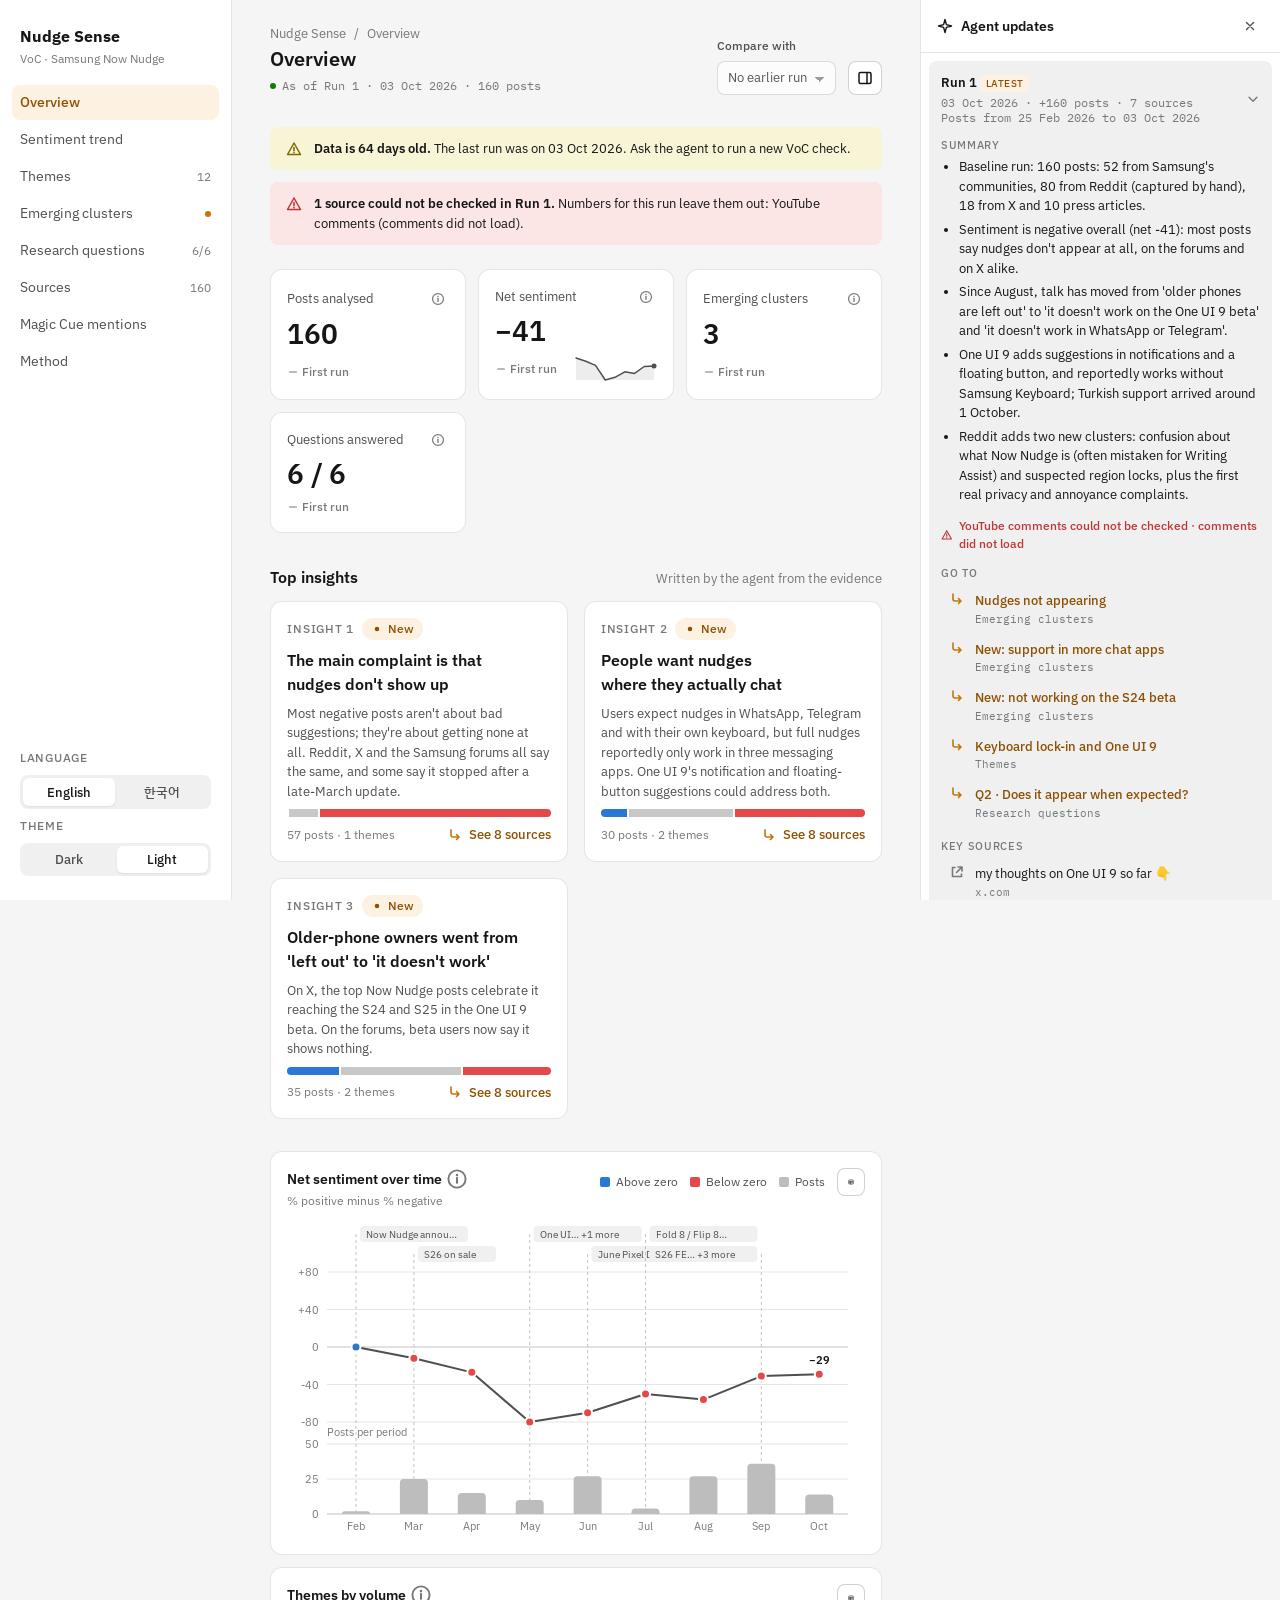
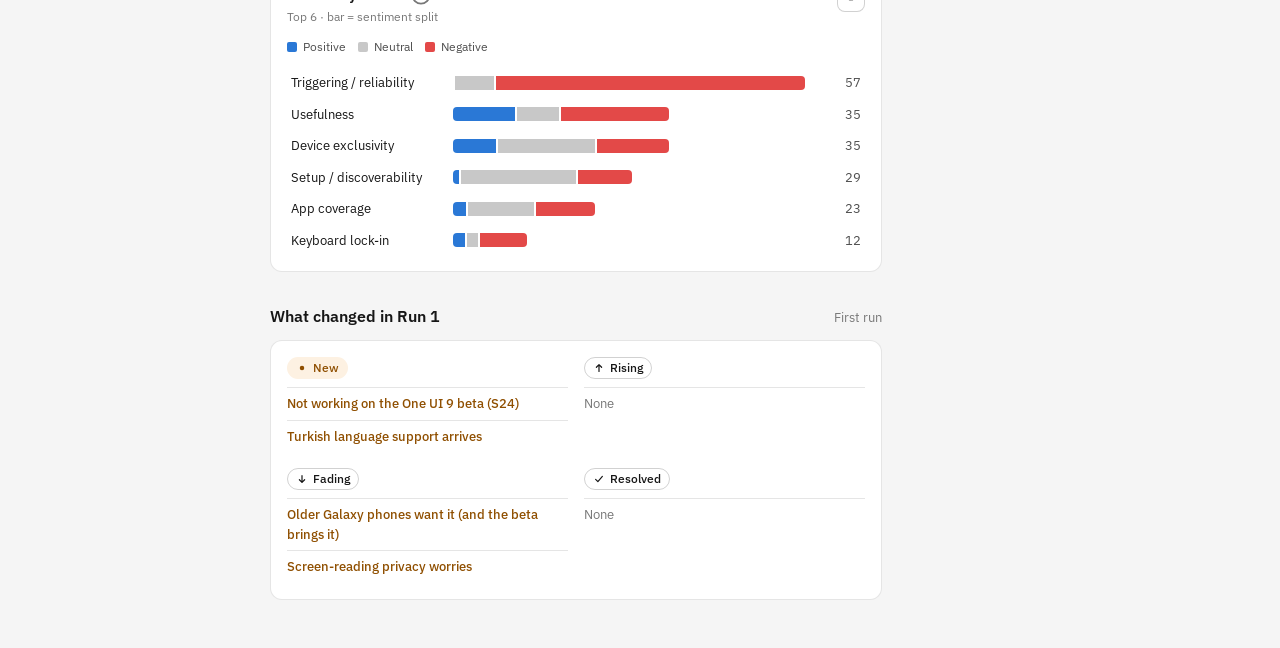
==== commit e233caaf: "Add Korean version: English/한국어 switch, Korean UI strings and Korean copies of agent-written text Co" ====
--- a/dashboard/index.html
+++ b/dashboard/index.html
@@ -10,13 +10,18 @@
 <body>
 <div class="app" id="app">
   <nav class="app-nav" aria-label="Dashboard pages">
-    <div class="app-brand"><b>Nudge Sense</b><span>VoC · Samsung Now Nudge</span></div>
+    <div class="app-brand"><b>Nudge Sense</b><span data-i18n="brand_sub">VoC · Samsung Now Nudge</span></div>
     <div class="nav-list" id="nav"></div>
     <div class="nav-foot">
-      <span class="eyebrow">Theme</span>
+      <span class="eyebrow" data-i18n="language">Language</span>
+      <div class="segmented full" role="group" aria-label="Language">
+        <button type="button" data-lang-set="en" aria-pressed="false">English</button>
+        <button type="button" data-lang-set="ko" aria-pressed="false">한국어</button>
+      </div>
+      <span class="eyebrow" data-i18n="appearance">Theme</span>
       <div class="segmented full" role="group" aria-label="Theme">
-        <button type="button" data-theme-set="dark" aria-pressed="false">Dark</button>
-        <button type="button" data-theme-set="light" aria-pressed="false">Light</button>
+        <button type="button" data-theme-set="dark" aria-pressed="false" data-i18n="dark">Dark</button>
+        <button type="button" data-theme-set="light" aria-pressed="false" data-i18n="light">Light</button>
       </div>
     </div>
   </nav>
@@ -30,8 +35,8 @@
           <span class="asof" id="asof"></span>
         </div>
         <div class="row">
-          <div class="field"><label for="compare">Compare with</label><select class="select" id="compare"></select></div>
-          <button class="btn icon-btn" id="agent-toggle" type="button" aria-label="Show or hide agent updates" title="Agent updates"><svg width="16" height="16" aria-hidden="true"><use href="#i-panel"/></svg></button>
+          <div class="field"><label for="compare" data-i18n="compare_with">Compare with</label><select class="select" id="compare"></select></div>
+          <button class="btn icon-btn" id="agent-toggle" type="button" data-i18n-title="agent_updates" aria-label="Agent updates" title="Agent updates"><svg width="16" height="16" aria-hidden="true"><use href="#i-panel"/></svg></button>
         </div>
       </div>
     </header>
@@ -49,8 +54,8 @@
   <aside class="app-agent" id="agent" aria-label="Agent updates">
     <div class="agent-panel docked">
       <div class="agent-head">
-        <h4><svg width="16" height="16" aria-hidden="true"><use href="#i-agent"/></svg>Agent updates</h4>
-        <button class="btn ghost sm icon-btn" id="agent-close" type="button" aria-label="Hide agent updates" title="Hide agent updates"><svg width="14" height="14" aria-hidden="true"><use href="#i-close"/></svg></button>
+        <h4><svg width="16" height="16" aria-hidden="true"><use href="#i-agent"/></svg><span data-i18n="agent_updates">Agent updates</span></h4>
+        <button class="btn ghost sm icon-btn" id="agent-close" type="button" data-i18n-title="hide_agent" aria-label="Hide agent updates" title="Hide agent updates"><svg width="14" height="14" aria-hidden="true"><use href="#i-close"/></svg></button>
       </div>
       <div class="agent-body" id="runs"></div>
     </div>
@@ -65,10 +70,91 @@
 </script>
 <script>
 /* Dashboard logic: reads window.VOC_DATA and renders it with design-system components (window.VOC).
-   No visual styling lives here. */
+   No visual styling lives here. Text: page strings below (English / Korean); data text via V.tx(obj, field). */
 (function () {
   "use strict";
-  var V = window.VOC, $ = V.$, $$ = V.$$, esc = V.esc;
+  var V = window.VOC, $ = V.$, $$ = V.$$, esc = V.esc, T = V.t, tx = V.tx;
+
+  /* ---------- Page strings ---------- */
+  V.addStrings({
+    en: {
+      brand_sub: "VoC · Samsung Now Nudge", language: "Language", appearance: "Theme", dark: "Dark", light: "Light",
+      compare_with: "Compare with", agent_updates: "Agent updates", hide_agent: "Hide agent updates",
+      p_overview: "Overview", p_trend: "Sentiment trend", p_themes: "Themes", p_emerging: "Emerging clusters", p_questions: "Research questions", p_sources: "Sources", p_competitor: "Magic Cue mentions", p_method: "Method",
+      no_runs: "No runs yet. Ask the agent to run the VoC check using AGENT-UPDATE-GUIDE.md.", no_results: "No results yet", new_since: "New since compared run",
+      vs_run: "vs Run {n}", first_run: "First run", no_change: "No change", pts: " pts",
+      t_posts: "Posts analysed", t_posts_info: "Public posts about Now Nudge collected and coded since {d}. The change is the number of posts added since the compared run.",
+      t_net: "Net sentiment", t_net_info: "Share of positive posts minus share of negative posts, across all posts. Ranges from −100 to +100. The mini chart shows it month by month.",
+      t_emerging: "Emerging clusters", t_emerging_info: "Recurring topics (3 or more posts) that are new or growing: their share of conversation in the last 60 days is at least 25% higher than in the baseline window.",
+      t_answered: "Questions answered", t_answered_info: "Research questions with enough evidence to answer (3 or more relevant posts), out of the 6 in the method.",
+      top_insights: "Top insights", by_agent: "Written by the agent from the evidence", ins_meta: "{p} posts · {t} themes", see_n_sources: "See {n} sources",
+      trend_title: "Net sentiment over time", trend_info: "Net sentiment = % positive posts − % negative posts, per month. Dots are blue above zero and red below. Bars show how many posts were collected that month. Flags mark key events.",
+      trend_sub: "% positive minus % negative", trend_sub_long: "% positive minus % negative · per month · flags mark key events", trend_aria: "Net sentiment and posts over time",
+      above_zero: "Above zero", below_zero: "Below zero",
+      hbar_title: "Themes by volume", hbar_info: "Bar length = number of posts tagged with the theme. Colours show the share of positive, neutral and negative posts. Click a bar to open the theme.", hbar_sub: "Top 6 · bar = sentiment split",
+      what_changed: "What changed in Run {n}", compared_with: "Compared with Run {n}",
+      no_trend: "No trend yet", hm_title: "Net sentiment by theme", hm_info: "Each cell is a theme's net sentiment in one month. Blue = more positive, red = more negative, grey = balanced. Empty cells had fewer than 3 posts.", hm_sub: "Which parts of the feature are getting better or worse",
+      split_title: "Sentiment split · {p}", pct_line: "{p}% positive · {u}% neutral · {x}% negative · {n} posts", pct_line_short: "{p}% positive · {u}% neutral · {x}% negative", neu_mixed: "Neutral & mixed", n_captured: "{n} captured", no_captured: "No captured sources.",
+      captured_note: "Captured sources posted in {p} ({a} of {b} posts). Click a post to see it in full in Sources.",
+      no_themes: "No themes yet", by_volume: "By volume", share_recent: "Share, recent window", baseline_x: "(baseline {v})", sentiment: "Sentiment", net_trend: "Net sentiment trend", agent_summary: "Agent summary", answers: "Answers", evidence: "Evidence", n_sources: "{n} sources", no_linked: "No sources linked yet.",
+      no_clusters: "No clusters yet", share_title: "Share of conversation", share_info: "Share of conversation = posts in the cluster ÷ all posts in that window. Left: baseline window. Right: last 60 days. Amber lines are new or rising (up 25% or more).", share_sub: "Baseline ({a} – {b}) → recent ({c} – {d})", share_aria: "Cluster share, baseline versus recent",
+      clusters: "Clusters", biggest_change: "Biggest change first", baseline_share: "Baseline share", recent_share: "Recent share", first_seen: "First seen", recent: "Recent",
+      rq_answered: "{a} of {b} answered", not_answered_yet: "Not answered yet", how_changed: "How the answer changed",
+      eng_by_platform: "Engagement by platform", eng_info: "Interactions = reactions (upvotes, likes) + 2 × comments/replies + 3 × reposts/shares − downvotes, using the counts shown when each post was captured. Views are shown on posts but not counted. Each post's score (0–100) compares it only with posts from the same platform.", captured_only: "Captured sources only",
+      th_platform: "Platform", th_with_counts: "With counts", th_interactions: "Interactions", th_median: "Median per post", th_share: "Share of interactions",
+      search_ph: "Search title, text or takeaway", search_aria: "Search sources", all_themes: "All themes", all_sources: "All sources", new_only: "New only", n_of_m: "{a} of {b}",
+      th_title_text: "Title / text", th_engagement: "Engagement", th_posted: "Posted", approx: "Approximate ({x})", no_match: "No sources match these filters", wider: "Try a wider filter.",
+      no_mc: "No Magic Cue mentions yet", no_mc_text: "Magic Cue is tracked only when it comes up in Now Nudge conversations.", comp_eyebrow: "Agent summary · secondary to the study", mentions: "Mentions",
+      k_feature: "Feature", k_competitor: "Competitor", k_study: "Study window", k_recent: "Recent window", k_baseline: "Baseline window", k_sources: "Sources", k_keywords: "Keywords",
+      study_setup: "Study setup", sources_considered: "Sources considered", sc_sub: "{n} sources · from VOC-Method.md", th_type: "Type", th_scope: "Scope", limitations: "Limitations", codebook: "Theme codebook", n_themes: "{n} themes", th_covers: "What it covers", secondary: "Secondary", files: "Files", local_file: "local file", design_system: "Design system",
+      no_runs_title: "No runs yet", no_runs_text: "Each time the agent runs a VoC check, its summary and links appear here.",
+      sample_banner: "<b>Sample data, not study data.</b> Open index.html without <span class=\"mono\">?sample</span> to see the real study.",
+      stale_banner: "<b>Data is {d} days old.</b> The last run was on {date}. Ask the agent to run a new VoC check.",
+      failed_banner: "<b>{n} {what} could not be checked in Run {r}.</b> Numbers for this run leave them out: {list}.", one_source: "source", many_sources: "sources",
+      asof: "As of Run {n} · {date} · {p} posts", no_earlier: "No earlier run", compare_opt: "Run {n} · {date}", approx_event: " (approx.)",
+      "Subreddit": "Subreddit", "Community forum": "Community forum", "Forum": "Forum", "Social search": "Social search", "Video comments": "Video comments", "Blog articles (user voices)": "Blog articles (user voices)",
+      "Primary": "Primary", "Magic Cue mentions only": "Magic Cue mentions only", "Active": "Active", "To verify": "To verify"
+    },
+    ko: {
+      brand_sub: "고객의 소리 · 삼성 Now Nudge", language: "언어", appearance: "화면 모드", dark: "다크", light: "라이트",
+      compare_with: "비교 대상", agent_updates: "에이전트 업데이트", hide_agent: "에이전트 업데이트 숨기기",
+      p_overview: "개요", p_trend: "감성 추이", p_themes: "테마", p_emerging: "떠오르는 클러스터", p_questions: "연구 질문", p_sources: "출처", p_competitor: "Magic Cue 언급", p_method: "방법론",
+      no_runs: "아직 실행 기록이 없습니다. AGENT-UPDATE-GUIDE.md에 따라 에이전트에게 VoC 점검을 요청하세요.", no_results: "아직 결과 없음", new_since: "비교 실행 이후 신규",
+      vs_run: "실행 {n} 대비", first_run: "첫 실행", no_change: "변화 없음", pts: "점",
+      t_posts: "분석한 게시물", t_posts_info: "{d} 이후 수집해 분류한 Now Nudge 관련 공개 게시물입니다. 변화 수치는 비교 실행 이후 추가된 게시물 수입니다.",
+      t_net: "순 감성", t_net_info: "전체 게시물 중 긍정 비율에서 부정 비율을 뺀 값으로, −100부터 +100까지입니다. 작은 차트는 월별 추이를 보여줍니다.",
+      t_emerging: "떠오르는 클러스터", t_emerging_info: "새로 나타나거나 커지고 있는 반복 주제(게시물 3건 이상)입니다. 최근 60일의 대화 비중이 기준 기간보다 25% 이상 높습니다.",
+      t_answered: "답변된 질문", t_answered_info: "방법론의 연구 질문 6개 중 답변할 만큼 근거(관련 게시물 3건 이상)가 있는 질문 수입니다.",
+      top_insights: "주요 인사이트", by_agent: "에이전트가 근거를 바탕으로 작성", ins_meta: "게시물 {p}건 · 테마 {t}개", see_n_sources: "출처 {n}건 보기",
+      trend_title: "시간에 따른 순 감성", trend_info: "순 감성 = 긍정 게시물 % − 부정 게시물 %, 월별 기준입니다. 점은 0 이상이면 파란색, 미만이면 빨간색입니다. 막대는 해당 월에 수집한 게시물 수이며, 깃발은 주요 이벤트를 표시합니다.",
+      trend_sub: "긍정 % − 부정 %", trend_sub_long: "긍정 % − 부정 % · 월별 · 깃발은 주요 이벤트", trend_aria: "시간에 따른 순 감성과 게시물 수",
+      above_zero: "0 이상", below_zero: "0 미만",
+      hbar_title: "게시물 수 기준 테마", hbar_info: "막대 길이 = 해당 테마로 분류된 게시물 수입니다. 색상은 긍정, 중립, 부정 게시물의 비율을 나타냅니다. 막대를 클릭하면 테마가 열립니다.", hbar_sub: "상위 6개 · 막대 = 감성 분포",
+      what_changed: "실행 {n}에서 달라진 점", compared_with: "실행 {n}과 비교",
+      no_trend: "아직 추이 없음", hm_title: "테마별 순 감성", hm_info: "각 칸은 한 달 동안 테마의 순 감성입니다. 파란색 = 더 긍정적, 빨간색 = 더 부정적, 회색 = 균형입니다. 빈 칸은 게시물이 3건 미만인 경우입니다.", hm_sub: "기능의 어떤 부분이 나아지거나 나빠지고 있는지",
+      split_title: "감성 분포 · {p}", pct_line: "긍정 {p}% · 중립 {u}% · 부정 {x}% · 게시물 {n}건", pct_line_short: "긍정 {p}% · 중립 {u}% · 부정 {x}%", neu_mixed: "중립 및 혼합", n_captured: "{n}건 수집", no_captured: "수집된 출처가 없습니다.",
+      captured_note: "{p}에 게시된 수집 출처입니다(게시물 {b}건 중 {a}건). 게시물을 클릭하면 출처 페이지에서 전체 내용을 볼 수 있습니다.",
+      no_themes: "아직 테마 없음", by_volume: "게시물 수 순", share_recent: "최근 기간 비중", baseline_x: "(기준 {v})", sentiment: "감성", net_trend: "순 감성 추이", agent_summary: "에이전트 요약", answers: "관련 질문", evidence: "근거", n_sources: "출처 {n}건", no_linked: "아직 연결된 출처가 없습니다.",
+      no_clusters: "아직 클러스터 없음", share_title: "대화 비중", share_info: "대화 비중 = 해당 기간 전체 게시물 중 클러스터 게시물의 비율입니다. 왼쪽: 기준 기간, 오른쪽: 최근 60일. 주황색 선은 신규이거나 25% 이상 증가한 클러스터입니다.", share_sub: "기준 기간({a} – {b}) → 최근({c} – {d})", share_aria: "클러스터 비중, 기준 기간 대비 최근",
+      clusters: "클러스터", biggest_change: "변화가 큰 순", baseline_share: "기준 기간 비중", recent_share: "최근 비중", first_seen: "처음 발견", recent: "최근",
+      rq_answered: "{b}개 중 {a}개 답변", not_answered_yet: "아직 답변 없음", how_changed: "답변의 변화",
+      eng_by_platform: "플랫폼별 참여도", eng_info: "상호작용 = 반응(추천, 좋아요) + 2 × 댓글/답글 + 3 × 재게시/공유 − 비추천이며, 각 게시물을 수집할 때 표시된 수치를 사용합니다. 조회수는 표시되지만 계산에는 포함되지 않습니다. 게시물별 점수(0–100)는 같은 플랫폼의 게시물끼리만 비교합니다.", captured_only: "수집된 출처만",
+      th_platform: "플랫폼", th_with_counts: "수치 있음", th_interactions: "상호작용", th_median: "게시물당 중앙값", th_share: "상호작용 비중",
+      search_ph: "제목, 본문, 시사점 검색", search_aria: "출처 검색", all_themes: "모든 테마", all_sources: "모든 출처", new_only: "신규만", n_of_m: "{b}건 중 {a}건",
+      th_title_text: "제목 / 본문", th_engagement: "참여도", th_posted: "게시일", approx: "추정치 ({x})", no_match: "필터에 맞는 출처가 없습니다", wider: "필터 범위를 넓혀 보세요.",
+      no_mc: "아직 Magic Cue 언급 없음", no_mc_text: "Magic Cue는 Now Nudge 대화에서 언급될 때만 추적합니다.", comp_eyebrow: "에이전트 요약 · 보조 분석", mentions: "언급",
+      k_feature: "기능", k_competitor: "경쟁 기능", k_study: "연구 기간", k_recent: "최근 기간", k_baseline: "기준 기간", k_sources: "출처", k_keywords: "키워드",
+      study_setup: "연구 설정", sources_considered: "검토 대상 출처", sc_sub: "출처 {n}곳 · VOC-Method.md 기준", th_type: "유형", th_scope: "범위", limitations: "한계", codebook: "테마 코드북", n_themes: "테마 {n}개", th_covers: "내용", secondary: "보조", files: "파일", local_file: "로컬 파일", design_system: "디자인 시스템",
+      no_runs_title: "아직 실행 없음", no_runs_text: "에이전트가 VoC 점검을 실행할 때마다 요약과 링크가 여기에 표시됩니다.",
+      sample_banner: "<b>샘플 데이터이며 실제 연구 데이터가 아닙니다.</b> 실제 연구를 보려면 <span class=\"mono\">?sample</span> 없이 index.html을 여세요.",
+      stale_banner: "<b>데이터가 {d}일 지났습니다.</b> 마지막 실행은 {date}입니다. 에이전트에게 새 VoC 점검을 요청하세요.",
+      failed_banner: "<b>실행 {r}에서 {what} {n}곳을 확인하지 못했습니다.</b> 이번 실행 수치에서 제외됨: {list}.", one_source: "출처", many_sources: "출처",
+      asof: "실행 {n} 기준 · {date} · 게시물 {p}건", no_earlier: "이전 실행 없음", compare_opt: "실행 {n} · {date}", approx_event: " (추정)",
+      "Subreddit": "서브레딧", "Community forum": "커뮤니티 포럼", "Forum": "포럼", "Social search": "소셜 검색", "Video comments": "영상 댓글", "Blog articles (user voices)": "블로그 기사(사용자 의견)",
+      "Primary": "주요", "Magic Cue mentions only": "Magic Cue 언급만", "Active": "활성", "To verify": "확인 필요",
+      "Post": "게시물", "Reply": "답글", "Comment": "댓글", "News": "뉴스", "Review": "리뷰", "Feature": "특집", "Discussions": "토론", "Suggestions": "제안", "Questions": "질문"
+    }
+  });
 
   /* ---------- Data ---------- */
   var D = window.VOC_DATA;
@@ -82,122 +168,111 @@
   var compareRun = runs[1] || null;
   var periods = (D.trend && D.trend.periods) || [];
   var themeDefs = {}; C.themes.forEach(function (t) { themeDefs[t.id] = t; });
-  var themes = (D.themes || []).map(function (t) { var d = themeDefs[t.id] || {}; return Object.assign({ name: d.name || t.id, definition: d.definition || "", rq: d.rq || [] }, t); })
+  var themes = (D.themes || []).map(function (t) { var d = themeDefs[t.id] || {}; return Object.assign({ def: d, rq: d.rq || [] }, t); })
     .sort(function (a, b) { return b.vol - a.vol; });
   var themeById = {}; themes.forEach(function (t) { themeById[t.id] = t; });
   var clusters = (D.clusters || []).slice().sort(function (a, b) { return (b.recent - b.base) - (a.recent - a.base); });
   var qById = {}; (D.questions || []).forEach(function (q) { qById[q.id] = q; });
-  var questions = C.researchQuestions.map(function (rq) { return Object.assign({}, rq, qById[rq.id] || {}); });
+  var questions = C.researchQuestions.map(function (rq) { return Object.assign({ rqDef: rq }, qById[rq.id] || {}, { id: rq.id, num: rq.num }); });
   var sources = (D.sources || []).slice().sort(function (a, b) { return a.postedAt < b.postedAt ? 1 : -1; });
   var srcById = {}; sources.forEach(function (s) { srcById[s.id] = s; });
   V.scoreEngagement(sources);
   sources.forEach(function (s) { s.engScore = s.eng ? s.eng.score : -1; });
 
-  function themeName(id) { return (themeDefs[id] && themeDefs[id].name) || id; }
+  function themeName(id) { return tx(themeDefs[id], "name") || id; }
+  function qText(q) { return tx(q.rqDef, "text"); }
+  function periodLabel(p) { return V.monthLabel(p.key); }
+  function periodTip(p) { return V.getLang() === "en" ? (p.tip || p.label) : V.monthLabel(p.key, true); }
   /* "New" only means something once there is an earlier run to compare against */
   function isNewSource(s) { if (!latest || !compareRun) return false; return s.run > compareRun.n; }
   function clusterStatus(c) { if (c.status) return c.status; if (!c.base && latest && c.firstSeenRun === latest.n) return "new"; return V.momentum(c.base, c.recent); }
   function answered(q) { return !!q.answer && (q.confidence || 0) > 0; }
   function eventIndex(ev) { var k = ev.date.slice(0, 7); for (var i = 0; i < periods.length; i++) if (periods[i].key === k) return i; return -1; }
-  var events = (C.events || []).map(function (e) { return { i: eventIndex(e), label: e.label + (e.approx ? " (approx.)" : "") }; }).filter(function (e) { return e.i >= 0; });
+  function events() { return (C.events || []).map(function (e) { return { i: eventIndex(e), label: tx(e, "label") + (e.approx ? T("approx_event") : "") }; }).filter(function (e) { return e.i >= 0; }); }
 
   /* ---------- Small builders (compose design-system pieces) ---------- */
   function sectionHead(title, sub) { return '<div class="section-head"><h3>' + esc(title) + "</h3>" + (sub ? "<p>" + esc(sub) + "</p>" : "") + "</div>"; }
   function empty(title, text) { return '<div class="card empty">' + V.icon("i-inbox", 32) + "<h4>" + esc(title) + "</h4><p>" + esc(text) + "</p></div>"; }
   function figure(opts) {
     return '<figure class="chart card" data-chart-wrap><div class="chart-head"><div><h4>' + esc(opts.title) + (opts.info ? V.infoTip(opts.info, opts.title) : "") + "</h4>" + (opts.sub ? "<p>" + esc(opts.sub) + "</p>" : "") + '</div><div class="row">' + (opts.legend || "") +
-      '<button class="btn sm icon-btn" type="button" data-table-toggle aria-label="Show as table" title="Show as table">' + V.icon("i-table", 14) + "</button></div></div>" +
+      '<button class="btn sm icon-btn" type="button" data-table-toggle aria-label="' + esc(T("show_table")) + '" title="' + esc(T("show_table")) + '">' + V.icon("i-table", 14) + "</button></div></div>" +
       (opts.legendBelow || "") + '<div data-view="chart">' + opts.body + '</div><div data-view="table" hidden><div class="table-wrap"><table class="tbl compact chart-table" id="' + opts.tableId + '"></table></div></div></figure>';
   }
-  var LEGEND_TREND = '<div class="legend"><span><i class="sw-pos"></i>Above zero</span><span><i class="sw-neg"></i>Below zero</span><span><i class="sw-vol"></i>Posts</span></div>';
-  var LEGEND_SENT = '<div class="legend"><span><i class="sw-pos"></i>Positive</span><span><i class="sw-neu"></i>Neutral</span><span><i class="sw-neg"></i>Negative</span></div>';
+  function legendTrend() { return '<div class="legend"><span><i class="sw-pos"></i>' + T("above_zero") + '</span><span><i class="sw-neg"></i>' + T("below_zero") + '</span><span><i class="sw-vol"></i>' + T("posts") + "</span></div>"; }
+  function legendSent() { return '<div class="legend"><span><i class="sw-pos"></i>' + V.SENT.pos + '</span><span><i class="sw-neu"></i>' + V.SENT.neu + '</span><span><i class="sw-neg"></i>' + V.SENT.neg + "</span></div>"; }
+  function srcView(s) { return Object.assign({}, s, { where: T(s.where), id: "src-" + s.id, isNew: isNewSource(s), takeaway: tx(s, "takeaway"), themes: (s.themeIds || []).map(themeName) }); }
   function evidence(ids, limit) {
     var list = (ids || []).map(function (id) { return srcById[id]; }).filter(Boolean)
       .sort(function (a, b) { return (b.eng ? b.eng.raw : -1) - (a.eng ? a.eng.raw : -1); });
-    if (!list.length) return '<p class="muted-text">No sources linked yet.</p>';
-    return list.slice(0, limit || 50).map(function (s) {
-      return V.sourcePreview(Object.assign({}, s, { id: "src-" + s.id, isNew: isNewSource(s), themes: (s.themeIds || []).map(themeName) }));
-    }).join("");
+    if (!list.length) return '<p class="muted-text">' + T("no_linked") + "</p>";
+    return list.slice(0, limit || 50).map(function (s) { return V.sourcePreview(srcView(s)); }).join("");
   }
   function trendData() {
-    return { labels: periods.map(function (p) { return p.label; }), tipLabels: periods.map(function (p) { return p.tip || p.label; }), net: periods.map(function (p) { return p.net; }), vol: periods.map(function (p) { return p.vol; }), events: events };
+    return { labels: periods.map(periodLabel), tipLabels: periods.map(periodTip), net: periods.map(function (p) { return p.net; }), vol: periods.map(function (p) { return p.vol; }), events: events() };
   }
   function pct(n) { return n + "%"; }
 
   /* ---------- Pages ---------- */
-  var PAGES = [
-    { id: "overview", label: "Overview" },
-    { id: "trend", label: "Sentiment trend" },
-    { id: "themes", label: "Themes" },
-    { id: "emerging", label: "Emerging clusters" },
-    { id: "questions", label: "Research questions" },
-    { id: "sources", label: "Sources" },
-    { id: "competitor", label: "Magic Cue mentions" },
-    { id: "method", label: "Method" }
-  ];
+  var PAGES = ["overview", "trend", "themes", "emerging", "questions", "sources", "competitor", "method"];
+  function pageLabel(id) { return T("p_" + id); }
   var sel = { themes: themes[0] && themes[0].id, emerging: clusters[0] && clusters[0].id, questions: "q1", sources: sources[0] && sources[0].id };
-  var NO_RUNS = "No runs yet. Ask the agent to run the VoC check using AGENT-UPDATE-GUIDE.md.";
 
   function renderNav(active) {
     var newSrc = sources.some(isNewSource);
     var newClusters = clusters.some(function (c) { return clusterStatus(c) === "new"; });
-    $("#nav").innerHTML = PAGES.map(function (p) {
+    $("#nav").innerHTML = PAGES.map(function (id) {
       var extra = "";
-      if (p.id === "themes" && themes.length) extra = '<span class="count">' + themes.length + "</span>";
-      if (p.id === "questions" && latest) extra = '<span class="count">' + questions.filter(answered).length + "/" + questions.length + "</span>";
-      if (p.id === "sources" && sources.length) extra = newSrc ? '<span class="dot-new" title="New since compared run"></span>' : '<span class="count">' + sources.length + "</span>";
-      if (p.id === "emerging" && newClusters) extra = '<span class="dot-new" title="New since compared run"></span>';
-      return '<a class="nav-item' + (p.id === active ? " is-active" : "") + '" href="#/' + p.id + '"' + (p.id === active ? ' aria-current="page"' : "") + ">" + esc(p.label) + extra + "</a>";
+      if (id === "themes" && themes.length) extra = '<span class="count">' + themes.length + "</span>";
+      if (id === "questions" && latest) extra = '<span class="count">' + questions.filter(answered).length + "/" + questions.length + "</span>";
+      if (id === "sources" && sources.length) extra = newSrc ? '<span class="dot-new" title="' + esc(T("new_since")) + '"></span>' : '<span class="count">' + sources.length + "</span>";
+      if (id === "emerging" && newClusters) extra = '<span class="dot-new" title="' + esc(T("new_since")) + '"></span>';
+      return '<a class="nav-item' + (id === active ? " is-active" : "") + '" href="#/' + id + '"' + (id === active ? ' aria-current="page"' : "") + ">" + esc(pageLabel(id)) + extra + "</a>";
     }).join("");
   }
 
   function renderOverview() {
     var el = $("#page-overview");
-    if (!latest) {
-      el.innerHTML = empty("No results yet", NO_RUNS);
-      return;
-    }
+    if (!latest) { el.innerHTML = empty(T("no_results"), T("no_runs")); return; }
     var s = latest.snapshot || {}, p = (compareRun && compareRun.snapshot) || null;
-    var note = compareRun ? "vs Run " + compareRun.n : "";
+    var note = compareRun ? T("vs_run", { n: compareRun.n }) : "";
     function d(cur, prev, goodUp, unit) {
-      if (prev == null) return { dir: "flat", text: "First run" };
+      if (prev == null) return { dir: "flat", text: T("first_run") };
       var diff = cur - prev;
-      return { dir: diff === 0 ? "flat" : goodUp == null ? "flat" : (diff > 0) === goodUp ? "up" : "down", text: (diff === 0 ? "No change" : V.signed(diff) + (unit || "")) };
+      return { dir: diff === 0 ? "flat" : goodUp == null ? "flat" : (diff > 0) === goodUp ? "up" : "down", text: (diff === 0 ? T("no_change") : V.signed(diff) + (unit || "")) };
     }
     var series = function (k) { return runs.slice().reverse().map(function (r) { return (r.snapshot || {})[k] || 0; }); };
-    var t1 = d(s.posts, p && p.posts, null), t2 = d(s.net, p && p.net, true, " pts"), t3 = d(s.emerging, p && p.emerging, null), t4 = d(s.answered, p && p.answered, true);
+    var t1 = d(s.posts, p && p.posts, null), t2 = d(s.net, p && p.net, true, T("pts")), t3 = d(s.emerging, p && p.emerging, null), t4 = d(s.answered, p && p.answered, true);
     var tiles = [
-      { label: "Posts analysed", info: "Public posts about Now Nudge collected and coded since " + V.fmtDate(C.windows.study.from) + ". The change is the number of posts added since the compared run.", value: (s.posts || 0).toLocaleString("en-GB"), delta: t1.text, dir: t1.dir, note: note, spark: series("posts") },
-      { label: "Net sentiment", info: "Share of positive posts minus share of negative posts, across all posts. Ranges from −100 to +100. The mini chart shows it month by month.", value: V.signed(s.net || 0), delta: t2.text, dir: t2.dir, note: note, spark: periods.map(function (x) { return x.net; }) },
-      { label: "Emerging clusters", info: "Recurring topics (3 or more posts) that are new or growing: their share of conversation in the last 60 days is at least 25% higher than in the baseline window.", value: String(s.emerging || 0), delta: t3.text, dir: t3.dir, note: note, spark: series("emerging") },
-      { label: "Questions answered", info: "Research questions with enough evidence to answer (3 or more relevant posts), out of the 6 in the method.", value: (s.answered || 0) + " / " + questions.length, delta: t4.text, dir: t4.dir, note: note, spark: series("answered") }
+      { label: T("t_posts"), info: T("t_posts_info", { d: V.fmtDate(C.windows.study.from) }), value: (s.posts || 0).toLocaleString("en-GB"), delta: t1.text, dir: t1.dir, note: note, spark: series("posts") },
+      { label: T("t_net"), info: T("t_net_info"), value: V.signed(s.net || 0), delta: t2.text, dir: t2.dir, note: note, spark: periods.map(function (x) { return x.net; }) },
+      { label: T("t_emerging"), info: T("t_emerging_info"), value: String(s.emerging || 0), delta: t3.text, dir: t3.dir, note: note, spark: series("emerging") },
+      { label: T("t_answered"), info: T("t_answered_info"), value: (s.answered || 0) + " / " + questions.length, delta: t4.text, dir: t4.dir, note: note, spark: series("answered") }
     ];
     var insights = (D.insights || []).slice(0, 3);
     el.innerHTML =
       '<div class="tiles">' + tiles.map(V.statTile).join("") + "</div>" +
-      (insights.length ? '<div class="block">' + sectionHead("Top insights", "Written by the agent from the evidence") + '<div class="card-grid equal">' + insights.map(function (i, n) {
-        return V.insightCard(Object.assign({}, i, { meta: (i.posts || 0) + " posts · " + (i.themeIds || []).length + " themes" }), n + 1, { href: "#/themes/" + ((i.themeIds || [])[0] || ""), linkText: "See " + (i.sourceIds || []).length + " sources" });
+      (insights.length ? '<div class="block">' + sectionHead(T("top_insights"), T("by_agent")) + '<div class="card-grid equal">' + insights.map(function (i, n) {
+        return V.insightCard(Object.assign({}, i, { title: tx(i, "title"), body: tx(i, "body"), meta: T("ins_meta", { p: i.posts || 0, t: (i.themeIds || []).length }) }), n + 1, { href: "#/themes/" + ((i.themeIds || [])[0] || ""), linkText: T("see_n_sources", { n: (i.sourceIds || []).length }) });
       }).join("") + "</div></div>" : "") +
       '<div class="stack">' +
-        figure({ title: "Net sentiment over time", info: "Net sentiment = % positive posts − % negative posts, per month. Dots are blue above zero and red below. Bars show how many posts were collected that month. Flags mark key events.", sub: "% positive minus % negative", legend: LEGEND_TREND, body: '<svg id="ov-trend" viewBox="0 0 680 300" role="img" aria-label="Net sentiment and posts over time"></svg>', tableId: "ov-trend-table" }) +
-        figure({ title: "Themes by volume", info: "Bar length = number of posts tagged with the theme. Colours show the share of positive, neutral and negative posts. Click a bar to open the theme.", sub: "Top 6 · bar = sentiment split", legendBelow: LEGEND_SENT, body: '<div class="hbar" id="ov-hbar"></div>', tableId: "ov-hbar-table" }) +
+        figure({ title: T("trend_title"), info: T("trend_info"), sub: T("trend_sub"), legend: legendTrend(), body: '<svg id="ov-trend" viewBox="0 0 680 300" role="img" aria-label="' + esc(T("trend_aria")) + '"></svg>', tableId: "ov-trend-table" }) +
+        figure({ title: T("hbar_title"), info: T("hbar_info"), sub: T("hbar_sub"), legendBelow: legendSent(), body: '<div class="hbar" id="ov-hbar"></div>', tableId: "ov-hbar-table" }) +
       "</div>" +
-      '<div class="block">' + sectionHead("What changed in Run " + latest.n, compareRun ? "Compared with Run " + compareRun.n : "First run") + '<div class="card">' + V.changeGroups(latest.changes) + "</div></div>";
+      '<div class="block">' + sectionHead(T("what_changed", { n: latest.n }), compareRun ? T("compared_with", { n: compareRun.n }) : T("first_run")) + '<div class="card">' + V.changeGroups(latest.changes) + "</div></div>";
     if (periods.length) V.trendChart($("#ov-trend"), trendData(), $("#ov-trend-table"));
-    V.hbarChart($("#ov-hbar"), themes.slice(0, 6).map(function (t) { return Object.assign({ href: "#/themes/" + t.id }, t); }), $("#ov-hbar-table"));
+    V.hbarChart($("#ov-hbar"), themes.slice(0, 6).map(function (t) { return Object.assign({ href: "#/themes/" + t.id }, t, { name: themeName(t.id) }); }), $("#ov-hbar-table"));
   }
 
   function renderTrend() {
     var el = $("#page-trend");
-    if (!periods.length) { el.innerHTML = empty("No trend yet", NO_RUNS); return; }
-    var last = periods[periods.length - 1];
+    if (!periods.length) { el.innerHTML = empty(T("no_trend"), T("no_runs")); return; }
     el.innerHTML =
-      figure({ title: "Net sentiment over time", info: "Net sentiment = % positive posts − % negative posts, per month. Dots are blue above zero and red below. Bars show how many posts were collected that month. Flags mark key events.", sub: "% positive minus % negative · per " + (D.trend.grain || "period") + " · flags mark key events", legend: LEGEND_TREND, body: '<svg id="tr-trend" viewBox="0 0 680 300" role="img" aria-label="Net sentiment and posts over time"></svg>', tableId: "tr-trend-table" }) +
+      figure({ title: T("trend_title"), info: T("trend_info"), sub: T("trend_sub_long"), legend: legendTrend(), body: '<svg id="tr-trend" viewBox="0 0 680 300" role="img" aria-label="' + esc(T("trend_aria")) + '"></svg>', tableId: "tr-trend-table" }) +
       '<div class="block" id="trend-period"></div>' +
-      '<div id="trend-heatmap">' + figure({ title: "Net sentiment by theme", info: "Each cell is a theme's net sentiment in one month. Blue = more positive, red = more negative, grey = balanced. Empty cells had fewer than 3 posts.", sub: "Which parts of the feature are getting better or worse", legend: '<div class="scale-legend" id="tr-hm-legend"></div>', body: '<div class="heatmap" id="tr-hm"></div>', tableId: "tr-hm-table" }) + "</div>";
+      '<div id="trend-heatmap">' + figure({ title: T("hm_title"), info: T("hm_info"), sub: T("hm_sub"), legend: '<div class="scale-legend" id="tr-hm-legend"></div>', body: '<div class="heatmap" id="tr-hm"></div>', tableId: "tr-hm-table" }) + "</div>";
     V.trendChart($("#tr-trend"), trendData(), $("#tr-trend-table"));
     V.scaleLegend($("#tr-hm-legend"));
-    V.heatmap($("#tr-hm"), themes.map(function (t) { return { name: t.name, values: t.byPeriod || [] }; }), periods.map(function (p) { return p.label; }), $("#tr-hm-table"));
+    V.heatmap($("#tr-hm"), themes.map(function (t) { return { name: themeName(t.id), values: t.byPeriod || [] }; }), periods.map(periodLabel), $("#tr-hm-table"));
     renderPeriod();
   }
 
@@ -209,76 +284,76 @@
     var p = periods[periodIdx];
     var inP = sources.filter(function (s) { return (s.postedAt || "").slice(0, 7) === p.key; });
     var cols = [
-      { key: "pos", title: "Positive", list: inP.filter(function (s) { return s.sentiment === "pos"; }) },
-      { key: "neu", title: "Neutral & mixed", list: inP.filter(function (s) { return s.sentiment === "neu" || s.sentiment === "mix"; }) },
-      { key: "neg", title: "Negative", list: inP.filter(function (s) { return s.sentiment === "neg"; }) }
+      { key: "pos", title: V.SENT.pos, list: inP.filter(function (s) { return s.sentiment === "pos"; }) },
+      { key: "neu", title: T("neu_mixed"), list: inP.filter(function (s) { return s.sentiment === "neu" || s.sentiment === "mix"; }) },
+      { key: "neg", title: V.SENT.neg, list: inP.filter(function (s) { return s.sentiment === "neg"; }) }
     ];
     box.innerHTML =
-      '<div class="section-head"><h3>Sentiment split · ' + esc(p.tip || p.label) + '</h3><div class="field"><label for="tr-period">Period</label><select class="select" id="tr-period">' +
-        periods.map(function (x, i) { return '<option value="' + i + '"' + (i === periodIdx ? " selected" : "") + ">" + esc(x.tip || x.label) + "</option>"; }).slice().reverse().join("") + "</select></div></div>" +
+      '<div class="section-head"><h3>' + esc(T("split_title", { p: periodTip(p) })) + '</h3><div class="field"><label for="tr-period">' + T("period") + '</label><select class="select" id="tr-period">' +
+        periods.map(function (x, i) { return '<option value="' + i + '"' + (i === periodIdx ? " selected" : "") + ">" + esc(periodTip(x)) + "</option>"; }).slice().reverse().join("") + "</select></div></div>" +
       '<div class="card stack">' + V.splitBar(p.pos, p.neu, p.neg) +
-        '<span class="muted-text">' + p.pos + "% positive · " + p.neu + "% neutral · " + p.neg + "% negative · " + p.vol + " posts</span>" +
+        '<span class="muted-text">' + esc(T("pct_line", { p: p.pos, u: p.neu, x: p.neg, n: p.vol })) + "</span>" +
         '<div class="grid-3 equal">' + cols.map(function (c) {
-          return '<div class="block"><div class="section-head"><h3>' + V.sentBadge(c.key === "neu" ? "neu" : c.key).replace("Neutral", c.title) + "</h3><p>" + c.list.length + " captured</p></div><div>" +
-            (c.list.length ? c.list.map(function (s) { return V.sourceRow(Object.assign({ href: "#/sources/" + s.id }, s)); }).join("") : '<p class="muted-text">No captured sources.</p>') + "</div></div>";
+          return '<div class="block"><div class="section-head"><h3>' + V.sentBadge(c.key).replace(V.SENT[c.key], esc(c.title)) + "</h3><p>" + esc(T("n_captured", { n: c.list.length })) + "</p></div><div>" +
+            (c.list.length ? c.list.map(function (s) { return V.sourceRow(Object.assign({ href: "#/sources/" + s.id }, s, { takeaway: tx(s, "takeaway") })); }).join("") : '<p class="muted-text">' + T("no_captured") + "</p>") + "</div></div>";
         }).join("") + "</div>" +
-        '<p class="muted-text">Captured sources posted in ' + esc(p.tip || p.label) + " (" + inP.length + " of " + p.vol + " posts). Click a post to see it in full in Sources.</p>" +
+        '<p class="muted-text">' + esc(T("captured_note", { p: periodTip(p), a: inP.length, b: p.vol })) + "</p>" +
       "</div>";
     $("#tr-period").addEventListener("change", function (e) { periodIdx = +e.target.value; renderPeriod(); });
   }
 
   function renderThemes() {
     var el = $("#page-themes");
-    if (!themes.length) { el.innerHTML = empty("No themes yet", NO_RUNS); return; }
+    if (!themes.length) { el.innerHTML = empty(T("no_themes"), T("no_runs")); return; }
     var t = themeById[sel.themes] || themes[0];
     var m = V.momentum(t.base, t.recent);
-    var rqs = (t.rq || []).map(function (id) { var q = questions.filter(function (x) { return x.id === id; })[0]; return q ? "<li>" + V.ilink("#/questions/" + q.id, q.num + " · " + q.text) + "</li>" : ""; }).join("");
+    var rqs = (t.rq || []).map(function (id) { var q = questions.filter(function (x) { return x.id === id; })[0]; return q ? "<li>" + V.ilink("#/questions/" + q.id, q.num + " · " + qText(q)) + "</li>" : ""; }).join("");
     el.innerHTML = '<div class="split">' +
-      '<div class="pane scroll">' + sectionHead("Themes", "By volume") + '<div role="listbox" aria-label="Themes">' + themes.map(function (x) {
-        return '<button class="pick" role="option" data-pick="themes" data-id="' + esc(x.id) + '" aria-selected="' + (x.id === t.id) + '"><span class="nm">' + esc(x.name) + "</span>" + V.splitBar(x.pos, x.neu, x.neg) + '<span class="num muted-text">' + x.vol + "</span></button>";
+      '<div class="pane scroll">' + sectionHead(T("p_themes"), T("by_volume")) + '<div role="listbox" aria-label="' + esc(T("p_themes")) + '">' + themes.map(function (x) {
+        return '<button class="pick" role="option" data-pick="themes" data-id="' + esc(x.id) + '" aria-selected="' + (x.id === t.id) + '"><span class="nm">' + esc(themeName(x.id)) + "</span>" + V.splitBar(x.pos, x.neu, x.neg) + '<span class="num muted-text">' + x.vol + "</span></button>";
       }).join("") + "</div></div>" +
       '<div class="pane stack" id="themes-detail">' +
-        '<div class="row between"><h3>' + esc(t.name) + "</h3>" + V.momBadge(m) + "</div>" +
-        '<p class="muted-text">' + esc(t.definition) + "</p>" +
-        '<dl class="kv"><dt>Posts</dt><dd class="num">' + t.vol + "</dd><dt>Share, recent window</dt><dd class=\"num\">" + pct(t.recent) + " (baseline " + pct(t.base) + ")</dd><dt>Sentiment</dt><dd>" + t.pos + "% positive · " + t.neu + "% neutral · " + t.neg + "% negative</dd><dt>Net sentiment trend</dt><dd>" + V.sparkline((t.byPeriod || []).filter(function (v) { return v != null; })) + "</dd></dl>" +
-        (t.summary ? '<div class="takeaway"><span class="eyebrow">Agent summary</span><p>' + esc(t.summary) + "</p></div>" : "") +
-        (rqs ? '<div class="stack tight"><span class="eyebrow">Answers</span><ul class="list stack tight">' + rqs + "</ul></div>" : "") +
-        sectionHead("Evidence", (t.sourceIds || []).length + " sources") + '<div class="stack">' + evidence(t.sourceIds) + "</div>" +
+        '<div class="row between"><h3>' + esc(themeName(t.id)) + "</h3>" + V.momBadge(m) + "</div>" +
+        '<p class="muted-text">' + esc(tx(t.def, "definition")) + "</p>" +
+        '<dl class="kv"><dt>' + T("posts") + '</dt><dd class="num">' + t.vol + "</dd><dt>" + T("share_recent") + '</dt><dd class="num">' + pct(t.recent) + " " + esc(T("baseline_x", { v: pct(t.base) })) + "</dd><dt>" + T("sentiment") + "</dt><dd>" + esc(T("pct_line_short", { p: t.pos, u: t.neu, x: t.neg })) + "</dd><dt>" + T("net_trend") + "</dt><dd>" + V.sparkline((t.byPeriod || []).filter(function (v) { return v != null; })) + "</dd></dl>" +
+        (t.summary ? '<div class="takeaway"><span class="eyebrow">' + T("agent_summary") + "</span><p>" + esc(tx(t, "summary")) + "</p></div>" : "") +
+        (rqs ? '<div class="stack tight"><span class="eyebrow">' + T("answers") + '</span><ul class="list stack tight">' + rqs + "</ul></div>" : "") +
+        sectionHead(T("evidence"), T("n_sources", { n: (t.sourceIds || []).length })) + '<div class="stack">' + evidence(t.sourceIds) + "</div>" +
       "</div></div>";
   }
 
   function renderEmerging() {
     var el = $("#page-emerging");
-    if (!clusters.length) { el.innerHTML = empty("No clusters yet", NO_RUNS); return; }
+    if (!clusters.length) { el.innerHTML = empty(T("no_clusters"), T("no_runs")); return; }
     var c = clusters.filter(function (x) { return x.id === sel.emerging; })[0] || clusters[0];
     var w = C.windows;
     el.innerHTML =
-      figure({ title: "Share of conversation", info: "Share of conversation = posts in the cluster ÷ all posts in that window. Left: baseline window. Right: last 60 days. Amber lines are new or rising (up 25% or more).", sub: "Baseline (" + V.fmtDate(w.baseline.from) + " – " + V.fmtDate(w.baseline.to) + ") → recent (" + V.fmtDate(w.recent.from) + " – " + V.fmtDate(w.recent.to) + ")", body: '<svg id="em-slope" viewBox="0 0 440 280" role="img" aria-label="Cluster share, baseline versus recent"></svg>', tableId: "em-slope-table" }) +
+      figure({ title: T("share_title"), info: T("share_info"), sub: T("share_sub", { a: V.fmtDate(w.baseline.from), b: V.fmtDate(w.baseline.to), c: V.fmtDate(w.recent.from), d: V.fmtDate(w.recent.to) }), body: '<svg id="em-slope" viewBox="0 0 440 280" role="img" aria-label="' + esc(T("share_aria")) + '"></svg>', tableId: "em-slope-table" }) +
       '<div class="split">' +
-        '<div class="pane">' + sectionHead("Clusters", "Biggest change first") + '<div role="listbox" aria-label="Clusters">' + clusters.map(function (x) {
-          return '<button class="pick" role="option" data-pick="emerging" data-id="' + esc(x.id) + '" aria-selected="' + (x.id === c.id) + '"><span class="nm">' + esc(x.name) + "</span>" + V.momBadge(clusterStatus(x)) + '<span class="num muted-text">' + pct(x.recent) + "</span></button>";
+        '<div class="pane">' + sectionHead(T("clusters"), T("biggest_change")) + '<div role="listbox" aria-label="' + esc(T("clusters")) + '">' + clusters.map(function (x) {
+          return '<button class="pick" role="option" data-pick="emerging" data-id="' + esc(x.id) + '" aria-selected="' + (x.id === c.id) + '"><span class="nm">' + esc(tx(x, "name")) + "</span>" + V.momBadge(clusterStatus(x)) + '<span class="num muted-text">' + pct(x.recent) + "</span></button>";
         }).join("") + "</div></div>" +
         '<div class="pane stack" id="emerging-detail">' +
-          '<div class="row between"><h3>' + esc(c.name) + "</h3>" + V.momBadge(clusterStatus(c)) + "</div>" +
-          '<dl class="kv"><dt>Baseline share</dt><dd class="num">' + pct(c.base) + "</dd><dt>Recent share</dt><dd class=\"num\">" + pct(c.recent) + "</dd><dt>Theme</dt><dd>" + V.ilink("#/themes/" + c.themeId, themeName(c.themeId)) + "</dd><dt>First seen</dt><dd>Run " + esc(c.firstSeenRun) + "</dd></dl>" +
-          (c.summary ? '<div class="takeaway"><span class="eyebrow">Agent summary</span><p>' + esc(c.summary) + "</p></div>" : "") +
-          sectionHead("Evidence", (c.sourceIds || []).length + " sources") + '<div class="stack">' + evidence(c.sourceIds) + "</div>" +
+          '<div class="row between"><h3>' + esc(tx(c, "name")) + "</h3>" + V.momBadge(clusterStatus(c)) + "</div>" +
+          '<dl class="kv"><dt>' + T("baseline_share") + '</dt><dd class="num">' + pct(c.base) + "</dd><dt>" + T("recent_share") + '</dt><dd class="num">' + pct(c.recent) + "</dd><dt>" + T("theme") + "</dt><dd>" + V.ilink("#/themes/" + c.themeId, themeName(c.themeId)) + "</dd><dt>" + T("first_seen") + "</dt><dd>" + esc(T("run_n", { n: c.firstSeenRun })) + "</dd></dl>" +
+          (c.summary ? '<div class="takeaway"><span class="eyebrow">' + T("agent_summary") + "</span><p>" + esc(tx(c, "summary")) + "</p></div>" : "") +
+          sectionHead(T("evidence"), T("n_sources", { n: (c.sourceIds || []).length })) + '<div class="stack">' + evidence(c.sourceIds) + "</div>" +
         "</div></div>";
-    V.slopeChart($("#em-slope"), clusters.map(function (x) { return { name: x.name, short: x.name.length > 18 ? x.name.slice(0, 17) + "…" : x.name, base: x.base, recent: x.recent }; }), $("#em-slope-table"), ["Baseline", "Recent"]);
+    V.slopeChart($("#em-slope"), clusters.map(function (x) { var nm = tx(x, "name"); return { name: nm, short: nm.length > 18 ? nm.slice(0, 17) + "…" : nm, base: x.base, recent: x.recent }; }), $("#em-slope-table"), [T("baseline"), T("recent")]);
   }
 
   function renderQuestions() {
     var el = $("#page-questions");
     var q = questions.filter(function (x) { return x.id === sel.questions; })[0] || questions[0];
-    var hist = (q.history || []).map(function (h) { var r = runs.filter(function (x) { return x.id === h.runId; })[0]; return { label: (r ? "Run " + r.n + " · " : "") + V.fmtDate(h.date), short: h.short, text: h.text }; });
+    var hist = (q.history || []).map(function (h) { var r = runs.filter(function (x) { return x.id === h.runId; })[0]; return { label: (r ? T("run_n", { n: r.n }) + " · " : "") + V.fmtDate(h.date), short: tx(h, "short"), text: tx(h, "text") }; });
     el.innerHTML = '<div class="split">' +
-      '<div class="pane">' + sectionHead("Research questions", questions.filter(answered).length + " of " + questions.length + " answered") + '<div role="listbox" aria-label="Research questions">' + questions.map(function (x) {
-        return '<button class="pick stacked" role="option" data-pick="questions" data-id="' + esc(x.id) + '" aria-selected="' + (x.id === q.id) + '"><span class="nm"><span class="qn">' + esc(x.num) + "</span> " + esc(x.text) + "</span>" + V.confidence(x.confidence || 0, "") + '<span class="sub">' + esc(x.short || "Not answered yet") + "</span></button>";
+      '<div class="pane">' + sectionHead(T("p_questions"), T("rq_answered", { a: questions.filter(answered).length, b: questions.length })) + '<div role="listbox" aria-label="' + esc(T("p_questions")) + '">' + questions.map(function (x) {
+        return '<button class="pick stacked" role="option" data-pick="questions" data-id="' + esc(x.id) + '" aria-selected="' + (x.id === q.id) + '"><span class="nm"><span class="qn">' + esc(x.num) + "</span> " + esc(qText(x)) + "</span>" + V.confidence(x.confidence || 0, "") + '<span class="sub">' + esc(tx(x, "short") || T("not_answered_yet")) + "</span></button>";
       }).join("") + "</div></div>" +
       '<div class="pane stack" id="questions-detail">' +
-        V.rqCard({ num: q.num, text: q.text, short: q.short, answer: q.answer, confidence: q.confidence, posts: q.posts, change: q.change, tags: (q.themeIds || []).map(themeName) }) +
-        (hist.length ? '<div class="stack tight"><span class="eyebrow">How the answer changed</span>' + V.timeline(hist) + "</div>" : "") +
-        sectionHead("Evidence", (q.sourceIds || []).length + " sources") + '<div class="stack">' + evidence(q.sourceIds) + "</div>" +
+        V.rqCard({ num: q.num, text: qText(q), short: tx(q, "short"), answer: tx(q, "answer"), confidence: q.confidence, posts: q.posts, change: q.change ? { status: q.change.status, label: tx(q.change, "label") } : null, tags: (q.themeIds || []).map(themeName) }) +
+        (hist.length ? '<div class="stack tight"><span class="eyebrow">' + T("how_changed") + "</span>" + V.timeline(hist) + "</div>" : "") +
+        sectionHead(T("evidence"), T("n_sources", { n: (q.sourceIds || []).length })) + '<div class="stack">' + evidence(q.sourceIds) + "</div>" +
       "</div></div>";
   }
 
@@ -290,41 +365,41 @@
       if (filt.platform && s.site !== filt.platform) return false;
       if (!filt.sents[s.sentiment]) return false;
       if (filt.newOnly && !isNewSource(s)) return false;
-      if (q && ((s.title || "") + " " + (s.content || "") + " " + (s.takeaway || "") + " " + (s.parentTitle || "")).toLowerCase().indexOf(q) < 0) return false;
+      if (q && ((s.title || "") + " " + (s.content || "") + " " + (s.takeaway || "") + " " + tx(s, "takeaway") + " " + (s.parentTitle || "")).toLowerCase().indexOf(q) < 0) return false;
       return true;
     });
   }
   function renderSources() {
     var el = $("#page-sources");
-    if (!sources.length) { el.innerHTML = empty("No sources yet", NO_RUNS); return; }
+    if (!sources.length) { el.innerHTML = empty(T("p_sources"), T("no_runs")); return; }
     var sites = []; sources.forEach(function (s) { if (sites.indexOf(s.site) < 0) sites.push(s.site); });
     var plat = V.platformEngagement(sources);
     el.innerHTML =
-      '<div class="block"><div class="section-head"><h3>Engagement by platform' + V.infoTip("Interactions = reactions (upvotes, likes) + 2 × comments/replies + 3 × reposts/shares − downvotes, using the counts shown when each post was captured. Views are shown on posts but not counted. Each post's score (0–100) compares it only with posts from the same platform.", "Engagement by platform") + "</h3><p>Captured sources only</p></div>" +
-        '<div class="table-wrap"><table class="tbl compact"><thead><tr><th>Platform</th><th class="r">Posts</th><th class="r">With counts</th><th class="r">Interactions</th><th class="r">Median per post</th><th>Share of interactions</th></tr></thead><tbody>' +
+      '<div class="block"><div class="section-head"><h3>' + T("eng_by_platform") + V.infoTip(T("eng_info"), T("eng_by_platform")) + "</h3><p>" + T("captured_only") + "</p></div>" +
+        '<div class="table-wrap"><table class="tbl compact"><thead><tr><th>' + T("th_platform") + '</th><th class="r">' + T("posts") + '</th><th class="r">' + T("th_with_counts") + '</th><th class="r">' + T("th_interactions") + '</th><th class="r">' + T("th_median") + "</th><th>" + T("th_share") + "</th></tr></thead><tbody>" +
         plat.map(function (p) { return '<tr><td><div class="row">' + V.platform(p.platform) + "<span>" + esc(p.site) + '</span></div></td><td class="r num">' + p.posts + '</td><td class="r num">' + p.withCounts + '</td><td class="r num">' + V.fmtNum(p.interactions) + '</td><td class="r num">' + V.fmtNum(p.median) + '</td><td><div class="share-meter"><div class="bar"><i style="width:' + p.share + '%"></i></div><span class="num">' + p.share + "%</span></div></td></tr>"; }).join("") +
         "</tbody></table></div></div>" +
       '<div class="filter-bar">' +
-        '<div class="search">' + V.icon("i-search") + '<input class="input" id="f-q" type="search" placeholder="Search title, text or takeaway" aria-label="Search sources" value="' + esc(filt.q) + '"></div>' +
-        '<select class="select" id="f-theme" aria-label="Theme"><option value="">All themes</option>' + C.themes.map(function (t) { return '<option value="' + t.id + '"' + (filt.theme === t.id ? " selected" : "") + ">" + esc(t.name) + "</option>"; }).join("") + "</select>" +
-        '<select class="select" id="f-site" aria-label="Source"><option value="">All sources</option>' + sites.map(function (s) { return '<option' + (filt.platform === s ? " selected" : "") + ">" + esc(s) + "</option>"; }).join("") + "</select>" +
+        '<div class="search">' + V.icon("i-search") + '<input class="input" id="f-q" type="search" placeholder="' + esc(T("search_ph")) + '" aria-label="' + esc(T("search_aria")) + '" value="' + esc(filt.q) + '"></div>' +
+        '<select class="select" id="f-theme" aria-label="' + esc(T("theme")) + '"><option value="">' + T("all_themes") + "</option>" + C.themes.map(function (t) { return '<option value="' + t.id + '"' + (filt.theme === t.id ? " selected" : "") + ">" + esc(tx(t, "name")) + "</option>"; }).join("") + "</select>" +
+        '<select class="select" id="f-site" aria-label="' + esc(T("source")) + '"><option value="">' + T("all_sources") + "</option>" + sites.map(function (s) { return '<option value="' + esc(s) + '"' + (filt.platform === s ? " selected" : "") + ">" + esc(s) + "</option>"; }).join("") + "</select>" +
         ["neg", "neu", "pos", "mix"].map(function (k) { return '<span class="chip" role="button" tabindex="0" data-chip data-sent="' + k + '" aria-pressed="' + filt.sents[k] + '">' + V.SENT[k] + "</span>"; }).join("") +
-        '<span class="spacer"></span><label class="toggle"><input type="checkbox" id="f-new"' + (filt.newOnly ? " checked" : "") + "> New only</label>" +
+        '<span class="spacer"></span><label class="toggle"><input type="checkbox" id="f-new"' + (filt.newOnly ? " checked" : "") + "> " + T("new_only") + "</label>" +
       "</div>" +
       '<div class="split list-wide">' +
-        '<div class="pane"><div class="section-head"><h3>Sources</h3><p id="src-count"></p></div><div class="table-wrap"><table class="tbl clickable" id="src-table"><thead><tr>' +
-          '<th aria-sort="none"><button type="button" data-sort="site">Source</button></th><th>Title / text</th><th aria-sort="none"><button type="button" data-sort="sentiment">Sentiment</button></th><th aria-sort="none"><button type="button" data-sort="engScore">Engagement</button></th><th class="r" aria-sort="descending"><button type="button" data-sort="postedAt">Posted</button></th>' +
+        '<div class="pane"><div class="section-head"><h3>' + T("p_sources") + '</h3><p id="src-count"></p></div><div class="table-wrap"><table class="tbl clickable" id="src-table"><thead><tr>' +
+          '<th aria-sort="none"><button type="button" data-sort="site">' + T("source") + "</button></th><th>" + T("th_title_text") + '</th><th aria-sort="none"><button type="button" data-sort="sentiment">' + T("sentiment") + '</button></th><th aria-sort="none"><button type="button" data-sort="engScore">' + T("th_engagement") + '</button></th><th class="r" aria-sort="descending"><button type="button" data-sort="postedAt">' + T("th_posted") + "</button></th>" +
         "</tr></thead><tbody></tbody></table></div></div>" +
         '<div class="pane stack" id="sources-detail"></div>' +
       "</div>";
     var tableApi = V.sortableTable($("#src-table"), filteredSources(), function (s) {
-      return '<tr data-id="' + esc(s.id) + '" class="' + (isNewSource(s) ? "is-new " : "") + (s.id === sel.sources ? "is-selected" : "") + '"><td><div class="row">' + V.platform(s.platform) + "<span>" + esc(s.site) + '</span></div></td><td><div class="clamp">' + esc(s.title || s.parentTitle || "") + (s.title || s.parentTitle ? " — " : "") + esc(s.content) + "</div></td><td>" + V.sentBadge(s.sentiment) + "</td><td>" + V.engScoreChip(s) + '</td><td class="r mono"' + (s.postedApprox ? ' title="Approximate (' + esc(s.postedApprox) + ')"' : "") + '>' + V.fmtPosted(s) + "</td></tr>";
+      return '<tr data-id="' + esc(s.id) + '" class="' + (isNewSource(s) ? "is-new " : "") + (s.id === sel.sources ? "is-selected" : "") + '"><td><div class="row">' + V.platform(s.platform) + "<span>" + esc(s.site) + '</span></div></td><td><div class="clamp">' + esc(s.title || s.parentTitle || "") + (s.title || s.parentTitle ? " — " : "") + esc(s.content) + "</div></td><td>" + V.sentBadge(s.sentiment) + "</td><td>" + V.engScoreChip(s) + '</td><td class="r mono"' + (s.postedApprox ? ' title="' + esc(T("approx", { x: V.relLabel(s.postedApprox) })) + '"' : "") + ">" + V.fmtPosted(s) + "</td></tr>";
     }, { key: "postedAt", dir: -1 });
     function refresh() {
       var list = filteredSources();
       tableApi.setRows(list);
-      $("#src-count").textContent = list.length + " of " + sources.length;
-      if (!list.length) $("#sources-detail").innerHTML = '<div class="empty">' + V.icon("i-inbox", 32) + "<h4>No sources match these filters</h4><p>Try a wider filter.</p></div>";
+      $("#src-count").textContent = T("n_of_m", { a: list.length, b: sources.length });
+      if (!list.length) $("#sources-detail").innerHTML = '<div class="empty">' + V.icon("i-inbox", 32) + "<h4>" + T("no_match") + "</h4><p>" + T("wider") + "</p></div>";
       else { if (!list.some(function (s) { return s.id === sel.sources; })) sel.sources = list[0].id; showSource(); }
     }
     function showSource() {
@@ -348,77 +423,85 @@
     var comp = D.competitor || {};
     var ids = sources.filter(function (s) { return s.competitor || (s.themeIds || []).indexOf("comparison") >= 0; }).map(function (s) { return s.id; });
     (comp.sourceIds || []).forEach(function (id) { if (ids.indexOf(id) < 0) ids.push(id); });
-    if (!comp.summary && !ids.length) { el.innerHTML = empty("No Magic Cue mentions yet", "Magic Cue is tracked only when it comes up in Now Nudge conversations."); return; }
-    el.innerHTML = '<div class="card stack"><span class="eyebrow">Agent summary · secondary to the study</span><p>' + esc(comp.summary || "") + "</p></div>" +
-      '<div class="block">' + sectionHead("Mentions", ids.length + " sources") + '<div class="card-grid">' + evidence(ids) + "</div></div>";
+    if (!comp.summary && !ids.length) { el.innerHTML = empty(T("no_mc"), T("no_mc_text")); return; }
+    el.innerHTML = '<div class="card stack"><span class="eyebrow">' + T("comp_eyebrow") + "</span><p>" + esc(tx(comp, "summary") || "") + "</p></div>" +
+      '<div class="block">' + sectionHead(T("mentions"), T("n_sources", { n: ids.length })) + '<div class="card-grid">' + evidence(ids) + "</div></div>";
   }
 
   function setupKv() {
     var w = C.windows;
-    return '<dl class="kv"><dt>Feature</dt><dd>' + esc(D.meta.feature) + "</dd><dt>Competitor</dt><dd>" + esc(D.meta.competitor) + '</dd><dt>Study window</dt><dd class="mono">' + V.fmtDate(w.study.from) + " → " + V.fmtDate(w.study.to) + '</dd><dt>Recent window</dt><dd class="mono">' + V.fmtDate(w.recent.from) + " → " + V.fmtDate(w.recent.to) + '</dd><dt>Baseline window</dt><dd class="mono">' + V.fmtDate(w.baseline.from) + " → " + V.fmtDate(w.baseline.to) + "</dd><dt>Sources</dt><dd>" + C.sources.map(function (s) { return esc(s.name); }).join(", ") + "</dd><dt>Keywords</dt><dd>" + C.keywords.primary.map(esc).join(", ") + '<br><span class="muted-text">' + esc(C.keywords.note) + "</span></dd></dl>";
+    return '<dl class="kv"><dt>' + T("k_feature") + "</dt><dd>" + esc(tx(D.meta, "feature")) + "</dd><dt>" + T("k_competitor") + "</dt><dd>" + esc(tx(D.meta, "competitor")) + "</dd><dt>" + T("k_study") + '</dt><dd class="mono">' + V.fmtDate(w.study.from) + " → " + V.fmtDate(w.study.to) + "</dd><dt>" + T("k_recent") + '</dt><dd class="mono">' + V.fmtDate(w.recent.from) + " → " + V.fmtDate(w.recent.to) + "</dd><dt>" + T("k_baseline") + '</dt><dd class="mono">' + V.fmtDate(w.baseline.from) + " → " + V.fmtDate(w.baseline.to) + "</dd><dt>" + T("k_sources") + "</dt><dd>" + C.sources.map(function (s) { return esc(tx(s, "name")); }).join(", ") + "</dd><dt>" + T("k_keywords") + "</dt><dd>" + C.keywords.primary.map(esc).join(", ") + '<br><span class="muted-text">' + esc(V.getLang() === "ko" && C.ko ? C.ko.keywordsNote : C.keywords.note) + "</span></dd></dl>";
   }
   /* Method page: how the study is run, from VOC-Method.md */
   function renderMethod() {
+    var lims = V.getLang() === "ko" && C.ko && C.ko.limitations ? C.ko.limitations : C.limitations;
     $("#page-method").innerHTML =
-      '<div class="block">' + sectionHead("Study setup", "") + '<div class="card">' + setupKv() + "</div></div>" +
-      '<div class="block">' + sectionHead("Sources considered", (C.sourceList || []).length + " sources · from VOC-Method.md") + '<div class="table-wrap"><table class="tbl compact"><thead><tr><th>Platform</th><th>Source</th><th>Type</th><th>Scope</th><th>Status</th></tr></thead><tbody>' +
+      '<div class="block">' + sectionHead(T("study_setup"), "") + '<div class="card">' + setupKv() + "</div></div>" +
+      '<div class="block">' + sectionHead(T("sources_considered"), T("sc_sub", { n: (C.sourceList || []).length })) + '<div class="table-wrap"><table class="tbl compact"><thead><tr><th>' + T("th_platform") + "</th><th>" + T("source") + "</th><th>" + T("th_type") + "</th><th>" + T("th_scope") + "</th><th>" + T("status") + "</th></tr></thead><tbody>" +
         (C.sourceList || []).map(function (s) {
           var dom = s.url.replace(/^https?:\/\/(www\.)?/, "").split("/")[0];
-          return '<tr><td>' + V.platform(s.platform) + "</td><td>" + V.xlink(s.url, s.name, dom) + "</td><td>" + esc(s.type) + "</td><td>" + esc(s.scope) + "</td><td>" + (s.status === "Active" ? '<span class="status good">' + V.icon("i-check", 14) + "Active</span>" : '<span class="status warning">' + V.icon("i-warn", 14) + esc(s.status) + "</span>") + "</td></tr>";
+          return "<tr><td>" + V.platform(s.platform) + "</td><td>" + V.xlink(s.url, s.name, dom) + "</td><td>" + esc(T(s.type)) + "</td><td>" + esc(T(s.scope)) + "</td><td>" + (s.status === "Active" ? '<span class="status good">' + V.icon("i-check", 14) + T("Active") + "</span>" : '<span class="status warning">' + V.icon("i-warn", 14) + esc(T(s.status)) + "</span>") + "</td></tr>";
         }).join("") + "</tbody></table></div></div>" +
-      '<div class="grid-2 equal"><div class="block">' + sectionHead("Research questions", "") + '<div class="card"><ol class="list stack">' + C.researchQuestions.map(function (q) { return "<li>" + V.ilink("#/questions/" + q.id, q.num + " · " + q.text) + "</li>"; }).join("") + "</ol></div></div>" +
-      '<div class="block">' + sectionHead("Limitations", "") + '<div class="card"><ul class="list stack">' + C.limitations.map(function (l) { return "<li>" + esc(l) + "</li>"; }).join("") + "</ul></div></div></div>" +
-      '<div class="block">' + sectionHead("Theme codebook", C.themes.length + " themes") + '<div class="table-wrap"><table class="tbl compact"><thead><tr><th>Theme</th><th>What it covers</th><th>Answers</th></tr></thead><tbody>' + C.themes.map(function (t) {
-        return "<tr><td>" + V.ilink("#/themes/" + t.id, t.name) + "</td><td>" + esc(t.definition) + "</td><td>" + (t.rq.length ? t.rq.map(function (id) { return id.toUpperCase(); }).join(", ") : "Secondary") + "</td></tr>";
+      '<div class="grid-2 equal"><div class="block">' + sectionHead(T("p_questions"), "") + '<div class="card"><ol class="list stack">' + C.researchQuestions.map(function (q) { return "<li>" + V.ilink("#/questions/" + q.id, q.num + " · " + tx(q, "text")) + "</li>"; }).join("") + "</ol></div></div>" +
+      '<div class="block">' + sectionHead(T("limitations"), "") + '<div class="card"><ul class="list stack">' + lims.map(function (l) { return "<li>" + esc(l) + "</li>"; }).join("") + "</ul></div></div></div>" +
+      '<div class="block">' + sectionHead(T("codebook"), T("n_themes", { n: C.themes.length })) + '<div class="table-wrap"><table class="tbl compact"><thead><tr><th>' + T("theme") + "</th><th>" + T("th_covers") + "</th><th>" + T("answers") + "</th></tr></thead><tbody>" + C.themes.map(function (t) {
+        return "<tr><td>" + V.ilink("#/themes/" + t.id, tx(t, "name")) + "</td><td>" + esc(tx(t, "definition")) + "</td><td>" + (t.rq.length ? t.rq.map(function (id) { return id.toUpperCase(); }).join(", ") : T("secondary")) + "</td></tr>";
       }).join("") + "</tbody></table></div></div>" +
-      '<div class="block">' + sectionHead("Files", "") + '<div class="card row">' + V.xlink("../VOC-Method.md", "VOC-Method.md", "local file") + V.xlink("../Feature-Background.md", "Feature-Background.md", "local file") + V.xlink("../AGENT-UPDATE-GUIDE.md", "AGENT-UPDATE-GUIDE.md", "local file") + V.xlink("design-system.html", "Design system", "local file") + "</div></div>";
+      '<div class="block">' + sectionHead(T("files"), "") + '<div class="card row">' + V.xlink("../VOC-Method.md", "VOC-Method.md", T("local_file")) + V.xlink("../Feature-Background.md", "Feature-Background.md", T("local_file")) + V.xlink("../AGENT-UPDATE-GUIDE.md", "AGENT-UPDATE-GUIDE.md", T("local_file")) + V.xlink("design-system.html", T("design_system"), T("local_file")) + "</div></div>";
   }
 
   function renderAgent() {
-    $("#runs").innerHTML = runs.length ? runs.map(function (r, i) { return V.agentRun(r, i === 0); }).join("") : '<div class="empty">' + V.icon("i-agent", 32) + "<h4>No runs yet</h4><p>Each time the agent runs a VoC check, its summary and links appear here.</p></div>";
+    $("#runs").innerHTML = runs.length ? runs.map(function (r, i) {
+      var view = Object.assign({}, r, { links: (r.links || []).map(function (l) { return l; }) });
+      return V.agentRun(view, i === 0);
+    }).join("") : '<div class="empty">' + V.icon("i-agent", 32) + "<h4>" + T("no_runs_title") + "</h4><p>" + T("no_runs_text") + "</p></div>";
   }
 
   function renderBanners() {
     var b = [];
-    if (D.meta.isSample) b.push('<div class="banner warning" role="status">' + V.icon("i-warn") + "<div><b>Sample data, not study data.</b> Open index.html without <span class=\"mono\">?sample</span> to see the real study.</div></div>");
+    if (D.meta.isSample) b.push('<div class="banner warning" role="status">' + V.icon("i-warn") + "<div>" + T("sample_banner") + "</div></div>");
     if (latest) {
       var days = Math.round((Date.now() - new Date(latest.date + "T00:00:00").getTime()) / 864e5);
-      if (days > 14) b.push('<div class="banner warning" role="status">' + V.icon("i-warn") + "<div><b>Data is " + days + " days old.</b> The last run was on " + V.fmtDate(latest.date) + ". Ask the agent to run a new VoC check.</div></div>");
+      if (days > 14) b.push('<div class="banner warning" role="status">' + V.icon("i-warn") + "<div>" + T("stale_banner", { d: days, date: esc(V.fmtDate(latest.date)) }) + "</div></div>");
       var failed = (latest.sourcesChecked || []).filter(function (s) { return s.status !== "ok"; });
-      if (failed.length) b.push('<div class="banner critical" role="alert">' + V.icon("i-warn") + "<div><b>" + failed.length + (failed.length === 1 ? " source" : " sources") + " could not be checked in Run " + latest.n + ".</b> Numbers for this run leave them out: " +
-        failed.map(function (s) { return esc(s.name) + (s.note ? " (" + esc(s.note) + ")" : ""); }).join(", ") + ".</div></div>");
+      if (failed.length) b.push('<div class="banner critical" role="alert">' + V.icon("i-warn") + "<div>" + T("failed_banner", { n: failed.length, what: failed.length === 1 ? T("one_source") : T("many_sources"), r: latest.n,
+        list: failed.map(function (s) { return esc(tx(s, "name")) + (s.note ? " (" + esc(tx(s, "note")) + ")" : ""); }).join(", ") }) + "</div></div>");
     }
     $("#banners").innerHTML = b.join("");
   }
 
   function renderHeader() {
-    $("#asof").innerHTML = latest ? '<span class="live"></span>As of Run ' + latest.n + " · " + V.fmtDate(latest.date) + " · " + (latest.totalPosts || 0).toLocaleString("en-GB") + " posts" : "No runs yet";
+    $("#asof").innerHTML = latest ? '<span class="live"></span>' + esc(T("asof", { n: latest.n, date: V.fmtDate(latest.date), p: (latest.totalPosts || 0).toLocaleString("en-GB") })) : esc(T("no_runs_title"));
     var cmp = $("#compare");
-    cmp.innerHTML = runs.length > 1 ? runs.slice(1).map(function (r) { return '<option value="' + r.n + '"' + (compareRun && r.n === compareRun.n ? " selected" : "") + ">Run " + r.n + " · " + V.fmtDate(r.date) + "</option>"; }).join("") : "<option>No earlier run</option>";
+    cmp.innerHTML = runs.length > 1 ? runs.slice(1).map(function (r) { return '<option value="' + r.n + '"' + (compareRun && r.n === compareRun.n ? " selected" : "") + ">" + esc(T("compare_opt", { n: r.n, date: V.fmtDate(r.date) })) + "</option>"; }).join("") : "<option>" + esc(T("no_earlier")) + "</option>";
     cmp.disabled = runs.length < 2;
   }
 
+  /* Static labels in the page shell */
+  function renderStatic() {
+    $$("[data-i18n]").forEach(function (el) { el.textContent = T(el.getAttribute("data-i18n")); });
+    $$("[data-i18n-title]").forEach(function (el) { var s = T(el.getAttribute("data-i18n-title")); el.title = s; el.setAttribute("aria-label", s); });
+  }
+
   var RENDER = { overview: renderOverview, trend: renderTrend, themes: renderThemes, emerging: renderEmerging, questions: renderQuestions, sources: renderSources, competitor: renderCompetitor, method: renderMethod };
-  function renderAll() { renderHeader(); renderBanners(); renderAgent(); Object.keys(RENDER).forEach(function (k) { RENDER[k](); }); afterRender(document); }
+  function renderAll() { renderStatic(); renderHeader(); renderBanners(); renderAgent(); Object.keys(RENDER).forEach(function (k) { RENDER[k](); }); afterRender(document); }
   function afterRender(scope) { V.wireTableToggles(scope); V.wireSourcePreviews(scope); V.wireInfoTips(scope); }
 
   /* ---------- Router: #/page or #/page/item ---------- */
-  var current = "overview";
-  function route() {
+  function route(noScroll) {
     var parts = (location.hash || "#/overview").replace(/^#\/?/, "").split("/");
-    var page = PAGES.some(function (p) { return p.id === parts[0]; }) ? parts[0] : "overview";
+    var page = PAGES.indexOf(parts[0]) >= 0 ? parts[0] : "overview";
     var item = parts[1] ? decodeURIComponent(parts[1]) : null;
     if (item && sel.hasOwnProperty(page)) { sel[page] = item; RENDER[page](); afterRender($("#page-" + page)); }
-    current = page;
-    PAGES.forEach(function (p) { $("#page-" + p.id).hidden = p.id !== page; });
-    var meta = PAGES.filter(function (p) { return p.id === page; })[0];
-    $("#crumb").textContent = meta.label; $("#page-title").textContent = meta.label;
-    document.title = meta.label + " · Nudge Sense";
+    PAGES.forEach(function (id) { $("#page-" + id).hidden = id !== page; });
+    $("#crumb").textContent = pageLabel(page); $("#page-title").textContent = pageLabel(page);
+    document.title = pageLabel(page) + " · Nudge Sense";
     renderNav(page);
+    if (noScroll === true) return;
     var target = item ? ($("#" + page + "-detail") || $("#page-" + page)) : (page === "trend" && parts[1] === "heatmap" ? $("#trend-heatmap") : null);
     if (target) { target.scrollIntoView({ behavior: "smooth", block: "start" }); V.flash(target); } else window.scrollTo(0, 0);
   }
-  window.addEventListener("hashchange", route);
+  window.addEventListener("hashchange", function () { route(); });
 
   /* Split-view picks navigate through the router so links stay shareable */
   document.addEventListener("click", function (e) {
@@ -439,7 +522,11 @@
   $("#scrim").addEventListener("click", function () { app.classList.remove("agent-open"); });
   document.addEventListener("keydown", function (e) { if (e.key === "Escape") app.classList.remove("agent-open"); });
 
+  /* ---------- Language: re-render everything in place, keep the current page and scroll ---------- */
+  V.onLangChange(function () { var y = window.scrollY; renderAll(); route(true); window.scrollTo(0, y); });
+
   V.initTheme();
+  V.initLang();
   renderAll();
   route();
 })();
--- a/dashboard/voc-ds.css
+++ b/dashboard/voc-ds.css
@@ -4,7 +4,7 @@
    Used by design-system.html (documentation) and index.html (dashboard).
    Edit components HERE; both pages update.
    ========================================================= */
-@import url("https://fonts.googleapis.com/css2?family=IBM+Plex+Mono:wght@400;500&family=IBM+Plex+Sans:wght@400;500;600&display=swap");
+@import url("https://fonts.googleapis.com/css2?family=IBM+Plex+Mono:wght@400;500&family=IBM+Plex+Sans:wght@400;500;600&family=IBM+Plex+Sans+KR:wght@400;500;600&display=swap");
 
 /* =========================================================
    1. TOKENS — light is the base; dark redefines tokens only
@@ -50,7 +50,7 @@
   --vol-hover:#8f8f8f;
 
   /* Type */
-  --font: "IBM Plex Sans", system-ui, -apple-system, "Segoe UI", sans-serif;
+  --font: "IBM Plex Sans", "IBM Plex Sans KR", "Apple SD Gothic Neo", "Malgun Gothic", system-ui, -apple-system, "Segoe UI", sans-serif;
   --mono: "IBM Plex Mono", ui-monospace, "SF Mono", Menlo, monospace;
   --fs-xs: 12px; --fs-sm: 13px; --fs-md: 14px; --fs-lg: 16px; --fs-xl: 20px; --fs-2xl: 28px;
   /* Space (4pt) */
@@ -103,6 +103,8 @@
 :focus-visible { outline: 2px solid var(--accent); outline-offset: 2px; border-radius: 4px; }
 [hidden] { display: none !important; }
 .num { font-variant-numeric: tabular-nums; }
+/* Korean: keep words whole when wrapping */
+:root:lang(ko) body { word-break: keep-all; overflow-wrap: anywhere; }
 .mono { font-family: var(--mono); }
 .eyebrow { font-size: var(--fs-xs); letter-spacing: .06em; text-transform: uppercase; color: var(--muted); font-weight: 500; }
 @media (prefers-reduced-motion: reduce) { * { transition: none !important; animation: none !important; } }
